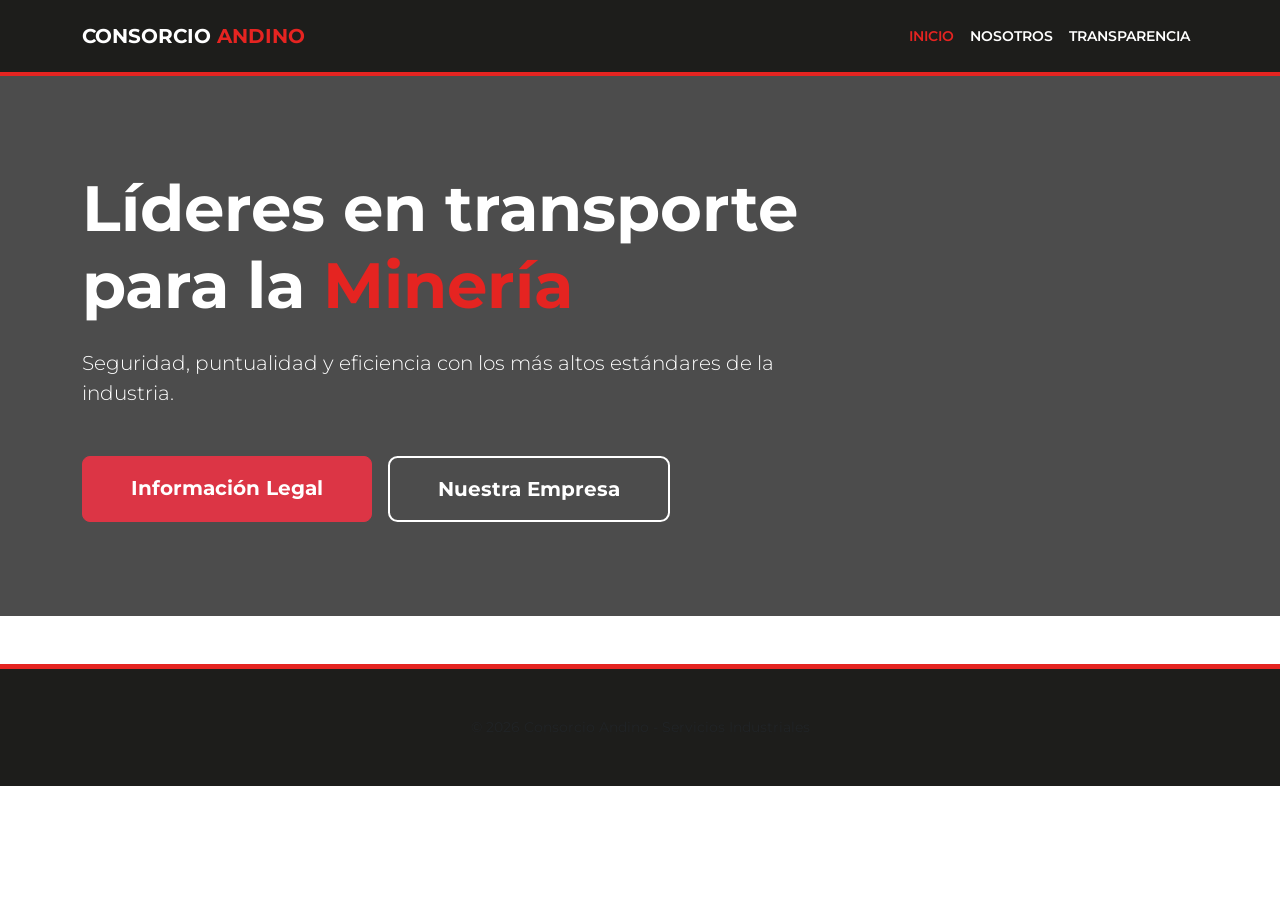
==== index.html @ 5cb1d1fc "1 commit" ====
<!DOCTYPE html>
<html lang="es">
<head>
    <meta charset="UTF-8">
    <meta name="viewport" content="width=device-width, initial-scale=1.0">
    <title>Consorcio Andino | Inicio</title>
    <link href="https://cdn.jsdelivr.net/npm/bootstrap@5.3.3/dist/css/bootstrap.min.css" rel="stylesheet">
    <link href="https://fonts.googleapis.com/css2?family=Montserrat:wght@400;700&display=swap" rel="stylesheet">
    <link rel="stylesheet" href="assets/css/styles.css">
</head>
<body>

    <nav class="navbar navbar-expand-lg navbar-dark sticky-top">
        <div class="container">
            <a class="navbar-brand fw-bold" href="index.html">CONSORCIO <span class="text-danger-ca">ANDINO</span></a>
            <button class="navbar-toggler" type="button" data-bs-toggle="collapse" data-bs-target="#navbarNav">
                <span class="navbar-toggler-icon"></span>
            </button>
            <div class="collapse navbar-collapse" id="navbarNav">
                <ul class="navbar-nav ms-auto">
                    <li class="nav-item"><a class="nav-link active" href="index.html">Inicio</a></li>
                    <li class="nav-item"><a class="nav-link" href="nosotros.html">Nosotros</a></li>
                    <li class="nav-item"><a class="nav-link" href="transparencia.html">Transparencia</a></li>
                </ul>
            </div>
        </div>
    </nav>

    <header class="hero-ca">
        <div class="container">
            <div class="row">
                <div class="col-lg-8">
                    <h1 class="display-3 fw-bold mb-4">Líderes en transporte para la <span class="text-danger-ca">Minería</span></h1>
                    <p class="lead mb-5">Seguridad, puntualidad y eficiencia con los más altos estándares de la industria.</p>
                    <div class="d-grid d-md-flex gap-3">
                        <a href="transparencia.html" class="btn btn-danger btn-lg px-5 py-3 fw-bold">Información Legal</a>
                        <a href="nosotros.html" class="btn btn-lg px-5 py-3 fw-bold btn-empresa-ca">Nuestra Empresa</a>
                    </div>
                </div>
            </div>
        </div>
    </header>

    <footer class="text-center mt-5">
        <div class="container">
            <p class="text-muted mb-0 small">© 2026 Consorcio Andino - Servicios Industriales</p>
        </div>
    </footer>

    <script src="https://cdn.jsdelivr.net/npm/bootstrap@5.3.3/dist/js/bootstrap.bundle.min.js"></script>
</body>
</html>
---- assets/css/styles.css ----
/* VARIABLES MANUAL DE MARCA CONSORCIO ANDINO */
:root {
    --ca-rojo: #e52421;
    --ca-verde: #4aaf4d;
    --ca-negro: #1d1d1b;
    --ca-gris-fondo: #f8f9fa;
}

body {
    font-family: 'Montserrat', sans-serif;
    background-color: white;
    color: var(--ca-negro);
}

/* NAVBAR SÓLIDA */
.navbar {
    background-color: var(--ca-negro) !important;
    border-bottom: 4px solid var(--ca-rojo);
    padding: 1rem 0;
}

.nav-link {
    color: white !important;
    font-weight: 600;
    text-transform: uppercase;
    font-size: 0.85rem;
}

.nav-link:hover, .nav-link.active {
    color: var(--ca-rojo) !important;
}

/* HERO CON FILTRO PARA LECTURA CLARA */
.hero-ca {
    background: linear-gradient(rgba(0, 0, 0, 0.7), rgba(0, 0, 0, 0.7)), 
                url('../img/flota/bus-hero.jpg'); /* Asegúrate de tener la imagen en la carpeta */
    background-size: cover;
    background-position: center;
    min-height: 60vh;
    display: flex;
    align-items: center;
    color: white;
}

.text-danger-ca { color: var(--ca-rojo) !important; }

/* BOTON SECUNDARIO HERO */
.btn-empresa-ca {
    background-color: transparent;
    color: #ffffff;
    border: 2px solid #ffffff;
    border-radius: 0.6rem;
    transition: all 0.25s ease;
}

.btn-empresa-ca:hover,
.btn-empresa-ca:focus {
    background-color: #ffffff;
    color: var(--ca-negro);
    border-color: #ffffff;
    transform: translateY(-2px);
    box-shadow: 0 10px 24px rgba(0, 0, 0, 0.35);
}

/* SECCIONES */
.section-title {
    font-weight: 700;
    text-transform: uppercase;
    margin-bottom: 2rem;
    border-bottom: 4px solid var(--ca-rojo);
    display: inline-block;
    padding-bottom: 5px;
}

/* CARDS DE ENLACES EXTERNOS */
.card-external {
    border: none;
    border-top: 5px solid var(--ca-rojo);
    box-shadow: 0 10px 25px rgba(0,0,0,0.1);
    background-color: var(--ca-gris-fondo);
    transition: 0.3s;
}

.card-external:hover {
    transform: translateY(-5px);
    background-color: white;
}

/* FOOTER */
footer {
    background-color: var(--ca-negro);
    color: white;
    padding: 3rem 0;
    border-top: 5px solid var(--ca-rojo);
}
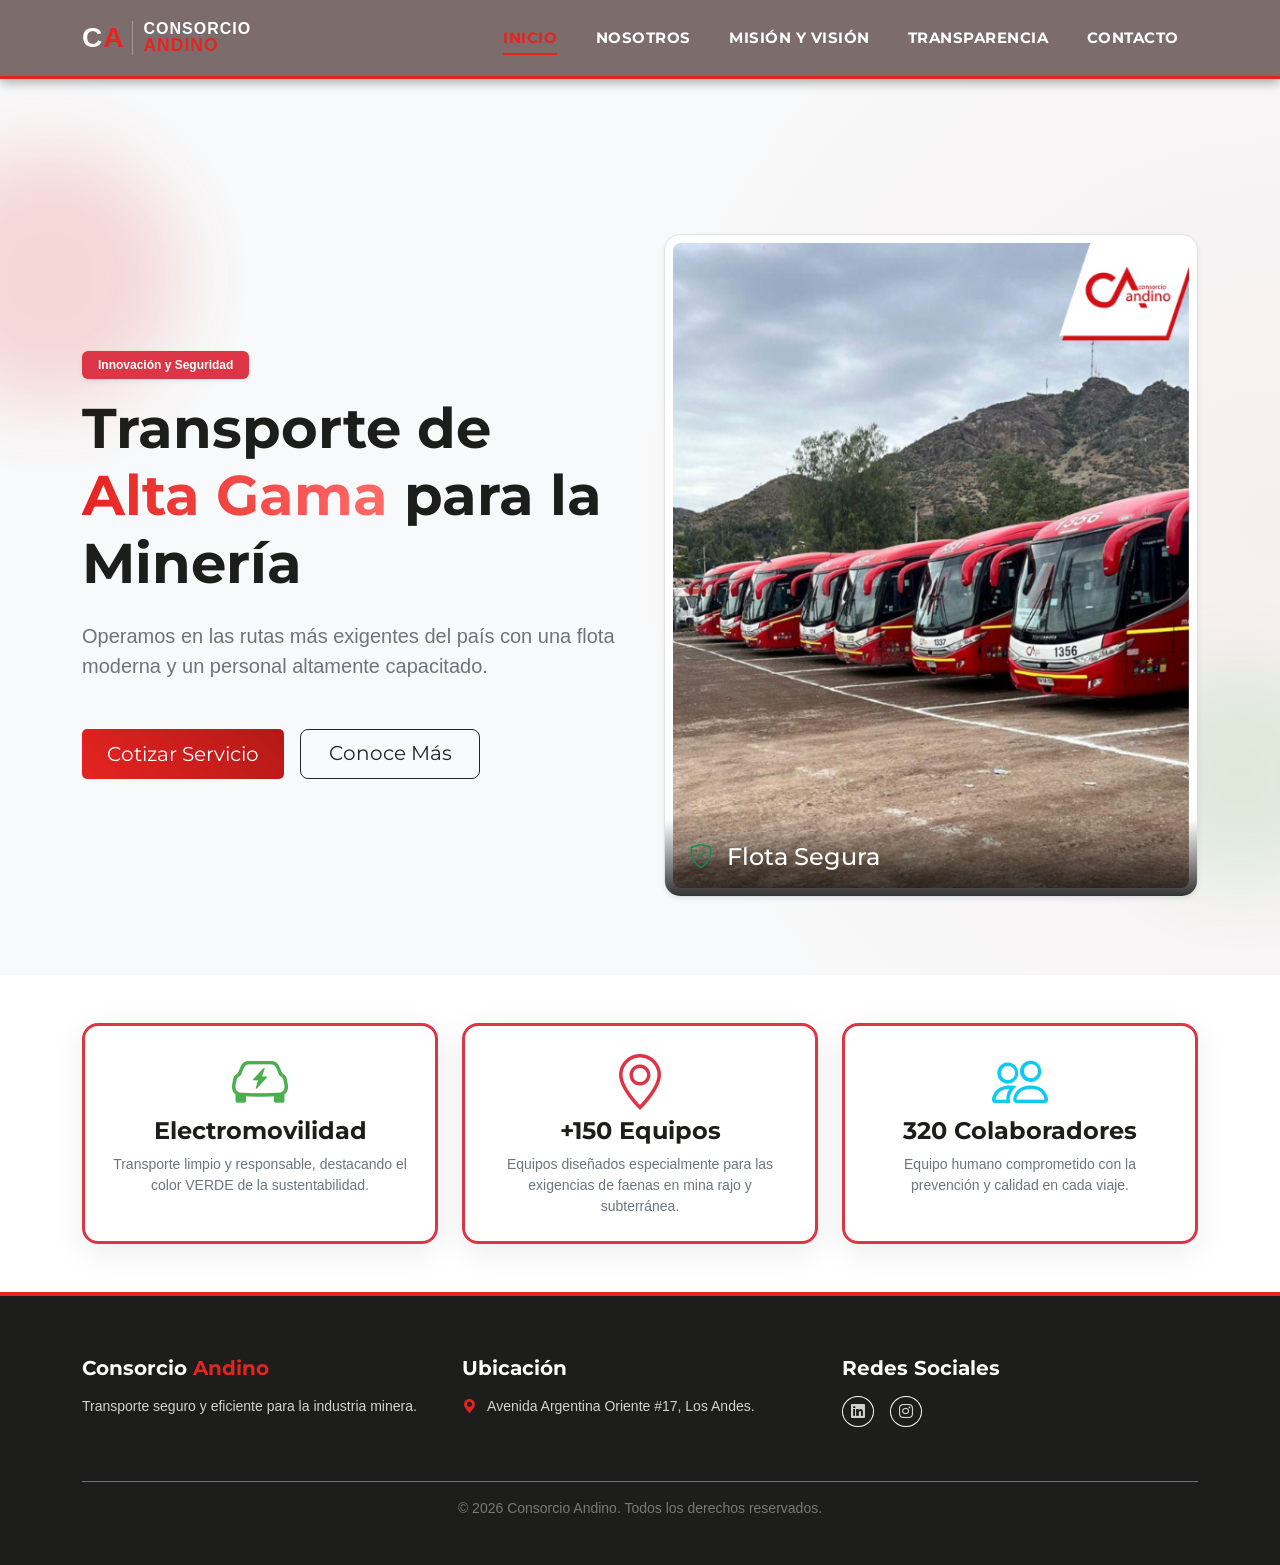
==== commit 5435fe30: "Entregable uno" ====
--- a/index.html
+++ b/index.html
@@ -3,50 +3,83 @@
 <head>
     <meta charset="UTF-8">
     <meta name="viewport" content="width=device-width, initial-scale=1.0">
-    <title>Consorcio Andino | Inicio</title>
-    <link href="https://cdn.jsdelivr.net/npm/bootstrap@5.3.3/dist/css/bootstrap.min.css" rel="stylesheet">
+    <meta name="description" content="Consorcio Andino ofrece transporte minero seguro, puntual y eficiente, con flota moderna y enfoque en electromovilidad para operaciones de alta exigencia en Chile.">
+    <meta property="og:type" content="website">
+    <meta property="og:locale" content="es_CL">
+    <meta property="og:site_name" content="Consorcio Andino">
+    <meta property="og:title" content="Consorcio Andino | Transporte Minero">
+    <meta property="og:description" content="Transporte minero seguro, puntual y eficiente, con flota moderna y enfoque en electromovilidad en Chile.">
+    <meta property="og:url" content="https://consorcioandino.cl/">
+    <meta property="og:image" content="https://consorcioandino.cl/assets/img/bus-hero.PNG">
+    <title>Consorcio Andino | Transporte Minero</title>
     <link href="https://fonts.googleapis.com/css2?family=Montserrat:wght@400;700&display=swap" rel="stylesheet">
+    <link href="https://cdn.jsdelivr.net/npm/bootstrap@5.3.2/dist/css/bootstrap.min.css" rel="stylesheet">
+    <link rel="stylesheet" href="https://cdn.jsdelivr.net/npm/bootstrap-icons@1.11.1/font/bootstrap-icons.css">
+    <link href="https://unpkg.com/aos@2.3.1/dist/aos.css" rel="stylesheet">
     <link rel="stylesheet" href="assets/css/styles.css">
 </head>
 <body>
+    <div id="header-placeholder"></div>
 
-    <nav class="navbar navbar-expand-lg navbar-dark sticky-top">
-        <div class="container">
-            <a class="navbar-brand fw-bold" href="index.html">CONSORCIO <span class="text-danger-ca">ANDINO</span></a>
-            <button class="navbar-toggler" type="button" data-bs-toggle="collapse" data-bs-target="#navbarNav">
-                <span class="navbar-toggler-icon"></span>
-            </button>
-            <div class="collapse navbar-collapse" id="navbarNav">
-                <ul class="navbar-nav ms-auto">
-                    <li class="nav-item"><a class="nav-link active" href="index.html">Inicio</a></li>
-                    <li class="nav-item"><a class="nav-link" href="nosotros.html">Nosotros</a></li>
-                    <li class="nav-item"><a class="nav-link" href="transparencia.html">Transparencia</a></li>
-                </ul>
-            </div>
-        </div>
-    </nav>
-
-    <header class="hero-ca">
-        <div class="container">
-            <div class="row">
-                <div class="col-lg-8">
-                    <h1 class="display-3 fw-bold mb-4">Líderes en transporte para la <span class="text-danger-ca">Minería</span></h1>
-                    <p class="lead mb-5">Seguridad, puntualidad y eficiencia con los más altos estándares de la industria.</p>
-                    <div class="d-grid d-md-flex gap-3">
-                        <a href="transparencia.html" class="btn btn-danger btn-lg px-5 py-3 fw-bold">Información Legal</a>
-                        <a href="nosotros.html" class="btn btn-lg px-5 py-3 fw-bold btn-empresa-ca">Nuestra Empresa</a>
+    <main>
+        <section class="ca-home-hero min-vh-100 d-flex align-items-center position-relative overflow-hidden">
+            <div class="ca-home-hero-overlay position-absolute w-100 h-100"></div>
+            
+            <div class="container position-relative z-1">
+                <div class="row align-items-center g-5">
+                    <div class="col-lg-6" data-aos="fade-right">
+                        <span class="badge bg-danger mb-3 px-3 py-2 shadow-sm">Innovación y Seguridad</span>
+                        <h1 class="ca-home-hero-title display-4 fw-bold mb-4">Transporte de <span class="text-gradient">Alta Gama</span> para la Minería</h1>
+                        <p class="ca-home-hero-lead lead text-secondary mb-5">Operamos en las rutas más exigentes del país con una flota moderna y un personal altamente capacitado.</p>
+                        <div class="ca-home-hero-actions d-flex gap-3">
+                            <a href="contacto.html" class="btn btn-ca-primary btn-lg">Cotizar Servicio</a>
+                            <a href="mision.html" class="btn btn-outline-dark btn-lg">Conoce Más</a>
+                        </div>
+                    </div>
+                    <div class="col-lg-6" data-aos="fade-left" data-aos-delay="200">
+                        <div class="bus-card position-relative rounded-4 p-2 shadow-sm border">
+                            <img src="assets/img/bus-hero.PNG" class="img-fluid rounded-3" alt="Bus Consorcio Andino">
+                            <div class="ca-home-hero-image-caption position-absolute bottom-0 start-0 w-100 p-4">
+                                <h4 class="text-white mb-0"><i class="bi bi-shield-check text-success me-2"></i> Flota Segura</h4>
+                            </div>
+                        </div>
                     </div>
                 </div>
             </div>
-        </div>
-    </header>
+        </section>
 
-    <footer class="text-center mt-5">
-        <div class="container">
-            <p class="text-muted mb-0 small">© 2026 Consorcio Andino - Servicios Industriales</p>
-        </div>
-    </footer>
+        <section class="ca-home-features py-5">
+            <div class="container">
+                <div class="row g-4 text-center">
+                    <div class="col-md-4" data-aos="zoom-in" data-aos-delay="100">
+                        <div class="glass-panel p-4 rounded-4 h-100 border-top border-danger border-3">
+                            <i class="ca-home-feature-icon bi bi-ev-front display-4 mb-3"></i>
+                            <h4 class="ca-home-feature-title fw-bold">Electromovilidad</h4>
+                            <p class="text-secondary small mb-0">Transporte limpio y responsable, destacando el color VERDE de la sustentabilidad.</p>
+                        </div>
+                    </div>
+                    <div class="col-md-4" data-aos="zoom-in" data-aos-delay="200">
+                        <div class="glass-panel p-4 rounded-4 h-100 border-top border-danger border-3">
+                            <i class="bi bi-geo-alt display-4 mb-3 text-danger"></i>
+                            <h4 class="ca-home-feature-title fw-bold">+150 Equipos</h4>
+                            <p class="text-secondary small mb-0">Equipos diseñados especialmente para las exigencias de faenas en mina rajo y subterránea.</p>
+                        </div>
+                    </div>
+                    <div class="col-md-4" data-aos="zoom-in" data-aos-delay="300">
+                        <div class="glass-panel p-4 rounded-4 h-100 border-top border-danger border-3">
+                            <i class="bi bi-people display-4 mb-3 text-info"></i>
+                            <h4 class="ca-home-feature-title fw-bold">320 Colaboradores</h4>
+                            <p class="text-secondary small mb-0">Equipo humano comprometido con la prevención y calidad en cada viaje.</p>
+                        </div>
+                    </div>
+                </div>
+            </div>
+        </section>
+    </main>
 
-    <script src="https://cdn.jsdelivr.net/npm/bootstrap@5.3.3/dist/js/bootstrap.bundle.min.js"></script>
+    <div id="footer-placeholder"></div>
+    <script src="https://cdn.jsdelivr.net/npm/bootstrap@5.3.2/dist/js/bootstrap.bundle.min.js"></script>
+    <script src="https://unpkg.com/aos@2.3.1/dist/aos.js"></script>
+    <script src="assets/js/main.js"></script>
 </body>
 </html>
--- a/assets/css/styles.css
+++ b/assets/css/styles.css
@@ -1,95 +1,538 @@
-/* VARIABLES MANUAL DE MARCA CONSORCIO ANDINO */
+/* Brand Colors & Fonts */
 :root {
-    --ca-rojo: #e52421;
-    --ca-verde: #4aaf4d;
-    --ca-negro: #1d1d1b;
-    --ca-gris-fondo: #f8f9fa;
-}
-
+  --ca-red: #e52421;
+  --ca-green: #4aaf4d;
+  --ca-black: #1d1d1b;
+  --ca-white: #ffffff;
+  --font-primary: "Montserrat", sans-serif;
+  --font-secondary: "Myriad Pro", Arial, sans-serif;
+}
+
+/* Base Styles */
 body {
-    font-family: 'Montserrat', sans-serif;
-    background-color: white;
-    color: var(--ca-negro);
-}
-
-/* NAVBAR SÓLIDA */
+  font-family: var(--font-secondary);
+  background-color: #f8f9fa; /* Fondo general claro y amigable */
+  color: var(--ca-black);
+  overflow-x: hidden;
+  padding-top: 75px; /* Evita que el contenido quede oculto tras la navbar fija */
+}
+
+h1,
+h2,
+h3,
+h4,
+h5,
+h6,
+.nav-link,
+.btn {
+  font-family: var(--font-primary);
+}
+
+/* Light Glassmorphism Components */
+.glass-panel {
+  background: rgba(255, 255, 255, 0.9);
+  backdrop-filter: blur(12px);
+  -webkit-backdrop-filter: blur(12px);
+  border: 1px solid rgba(0, 0, 0, 0.05);
+  box-shadow: 0 8px 32px 0 rgba(0, 0, 0, 0.08);
+  transition: transform 0.25s ease, box-shadow 0.25s ease, border-color 0.25s ease;
+}
+
+/* Text & Utilities */
+.text-gradient {
+  background: linear-gradient(90deg, var(--ca-red), #ff6b68);
+  background-clip: text;
+  -webkit-background-clip: text;
+  -webkit-text-fill-color: transparent;
+}
+
+.bg-tech-gradient {
+  background: linear-gradient(135deg, #f8f9fa 0%, #eef2f6 100%);
+}
+
+/* Dynamic Hover Effects */
+.bus-card {
+  transition: all 0.4s cubic-bezier(0.175, 0.885, 0.32, 1.275);
+  overflow: hidden;
+  border-radius: 10px;
+  background-color: var(--ca-white);
+}
+
+.bus-card img {
+  transition: transform 0.6s ease;
+}
+
+.bus-card:hover {
+  transform: translateY(-10px);
+  box-shadow: 0 15px 30px rgba(229, 36, 33, 0.15);
+  border-color: var(--ca-red);
+}
+
+.bus-card:hover img {
+  transform: scale(1.08);
+  filter: brightness(1.1);
+}
+
+/* Custom Buttons */
+.btn-ca-primary {
+  background: linear-gradient(45deg, var(--ca-red), #b31917);
+  color: var(--ca-white);
+  border: none;
+  padding: 10px 25px;
+  border-radius: 5px;
+  position: relative;
+  overflow: hidden;
+  transition: 0.3s;
+}
+
+.btn-ca-primary:hover {
+  box-shadow: 0 0 15px rgba(229, 36, 33, 0.5);
+  color: var(--ca-white);
+  transform: scale(1.02);
+}
+
+.btn-ca-primary::after {
+  content: "";
+  position: absolute;
+  top: 0;
+  left: -130%;
+  width: 50%;
+  height: 100%;
+  background: linear-gradient(120deg, transparent, rgba(255, 255, 255, 0.35), transparent);
+  transition: left 0.45s ease;
+}
+
+.btn-ca-primary:hover::after {
+  left: 130%;
+}
+
+/* Shared section system */
+.ca-section-head {
+  max-width: 760px;
+  margin-left: auto;
+  margin-right: auto;
+}
+
+.ca-section-title {
+  letter-spacing: 0.2px;
+  line-height: 1.2;
+}
+
+.ca-section-subtitle {
+  max-width: 680px;
+  margin-left: auto;
+  margin-right: auto;
+}
+
+/* Home */
+.ca-home-hero {
+  padding-top: 80px;
+  isolation: isolate;
+}
+
+.ca-home-hero::before,
+.ca-home-hero::after {
+  content: "";
+  position: absolute;
+  border-radius: 50%;
+  filter: blur(40px);
+  opacity: 0.45;
+  z-index: 0;
+}
+
+.ca-home-hero::before {
+  width: 260px;
+  height: 260px;
+  background: rgba(229, 36, 33, 0.35);
+  top: 8%;
+  left: -80px;
+}
+
+.ca-home-hero::after {
+  width: 220px;
+  height: 220px;
+  background: rgba(74, 175, 77, 0.32);
+  bottom: 10%;
+  right: -70px;
+}
+
+.ca-home-hero-overlay {
+  background: radial-gradient(circle at right, rgba(229, 36, 33, 0.05) 0%, transparent 50%);
+  top: 0;
+  left: 0;
+}
+
+.ca-home-hero-title,
+.ca-home-feature-title {
+  color: var(--ca-black);
+}
+
+.ca-home-hero-lead {
+  max-width: 560px;
+}
+
+.ca-home-hero-actions .btn {
+  min-width: 180px;
+}
+
+.ca-home-hero-image-caption {
+  background: linear-gradient(to top, rgba(0, 0, 0, 0.8), transparent);
+}
+
+.ca-home-features {
+  background-color: var(--ca-white);
+}
+
+.ca-home-feature-icon {
+  color: var(--ca-green);
+}
+
+@media (max-width: 991.98px) {
+  .ca-home-hero-actions {
+    flex-direction: column;
+    align-items: stretch;
+  }
+
+  .ca-home-hero-actions .btn {
+    width: 100%;
+  }
+}
+
+@media (max-width: 991.98px) {
+  body {
+    padding-top: 70px;
+  }
+
+  .navbar-custom {
+    padding: 10px 0;
+  }
+
+  .ca-brand-logo {
+    font-size: 1.65rem !important;
+  }
+
+  .ca-brand-text-block .fs-6 {
+    font-size: 0.82rem !important;
+  }
+
+  .ca-section-title {
+    font-size: clamp(1.75rem, 5.8vw, 2.25rem) !important;
+  }
+
+  .ca-section-subtitle,
+  .lead {
+    font-size: 1rem !important;
+  }
+
+  .ca-home-hero {
+    min-height: auto !important;
+    padding-top: 95px;
+    padding-bottom: 48px;
+  }
+
+  .ca-home-hero-lead {
+    margin-bottom: 1.75rem !important;
+  }
+
+  .ca-home-features,
+  .ca-testimonials-section,
+  .ca-transparency-hero {
+    padding-top: 3rem !important;
+    padding-bottom: 3rem !important;
+  }
+
+  .glass-panel {
+    padding: 1.25rem !important;
+    border-radius: 1rem !important;
+  }
+
+  .ca-contact-map-card {
+    min-height: 180px;
+  }
+}
+
+@media (max-width: 575.98px) {
+  body {
+    padding-top: 66px;
+  }
+
+  .ca-brand-logo {
+    font-size: 1.45rem !important;
+  }
+
+  .ca-brand-subtitle {
+    font-size: 0.72rem !important;
+  }
+
+  .container {
+    padding-left: 1rem;
+    padding-right: 1rem;
+  }
+
+  .ca-home-hero {
+    padding-top: 88px;
+    padding-bottom: 40px;
+  }
+
+  .ca-home-hero-title {
+    font-size: clamp(1.9rem, 8vw, 2.3rem) !important;
+    margin-bottom: 1rem !important;
+  }
+
+  .ca-home-hero::before,
+  .ca-home-hero::after {
+    display: none;
+  }
+
+  .ca-home-hero-image-caption {
+    padding: 0.9rem !important;
+  }
+
+  .ca-testimonial-photo-placeholder {
+    min-height: 145px;
+  }
+
+  .btn-ca-primary,
+  .btn-outline-dark {
+    width: 100%;
+    justify-content: center;
+  }
+}
+
+/* Contact */
+.ca-contact-title {
+  color: var(--ca-black);
+}
+
+.ca-contact-map-card {
+  min-height: 200px;
+  background-color: #e9ecef;
+}
+
+/* Mission */
+.ca-mission-title {
+  color: var(--ca-black);
+}
+
+.ca-mission-icon-wrap-red {
+  background: rgba(229, 36, 33, 0.1);
+}
+
+.ca-mission-icon-wrap-green {
+  background: rgba(74, 175, 77, 0.1);
+}
+
+.ca-mission-icon-green {
+  color: var(--ca-green);
+}
+
+/* Transparency */
+.ca-transparency-hero {
+  background: linear-gradient(135deg, #f8f9fa 0%, #eef2f6 100%);
+}
+
+.ca-legal-card h3 {
+  color: var(--ca-black);
+}
+
+.ca-legal-list {
+  padding-left: 1.1rem;
+}
+
+.ca-legal-list li {
+  margin-bottom: 0.5rem;
+}
+
+/* About / Testimonials */
+.ca-testimonials-section {
+  background-color: var(--ca-white);
+}
+
+.ca-testimonial-card {
+  border: 2px solid rgba(125, 108, 108, 0.35);
+  transition: transform 0.35s ease, box-shadow 0.35s ease, border-color 0.35s ease, background 0.35s ease;
+}
+
+.ca-testimonial-card:hover {
+  transform: translateY(-10px) scale(1.01);
+  border-color: rgba(229, 36, 33, 0.35);
+  box-shadow: 0 16px 32px rgba(229, 36, 33, 0.16), 0 0 0 2px rgba(74, 175, 77, 0.22);
+  background: linear-gradient(135deg, rgba(229, 36, 33, 0.06) 0%, rgba(74, 175, 77, 0.08) 100%);
+}
+
+.ca-testimonial-card:hover .ca-testimonial-photo-placeholder {
+  border-color: rgba(229, 36, 33, 0.45);
+  box-shadow: inset 0 0 0 1px rgba(74, 175, 77, 0.3);
+}
+
+.ca-testimonial-photo-placeholder {
+  min-height: 170px;
+  border: 2px dashed rgba(0, 0, 0, 0.15);
+  background: linear-gradient(135deg, #f3f5f7 0%, #e9edf1 100%);
+  text-align: center;
+  padding: 0.75rem;
+}
+
+/* Navigation */
 .navbar {
-    background-color: var(--ca-negro) !important;
-    border-bottom: 4px solid var(--ca-rojo);
-    padding: 1rem 0;
+  background-color: var(--ca-white) !important;
+  border-bottom: 3px solid var(--ca-red);
+}
+
+.navbar-brand {
+  font-weight: 700;
+  letter-spacing: 1px;
 }
 
 .nav-link {
-    color: white !important;
-    font-weight: 600;
+  position: relative;
+  text-transform: uppercase;
+  font-size: 0.9rem;
+  letter-spacing: 0.5px;
+  color: var(--ca-black) !important;
+  font-weight: 600;
+  transition: color 0.3s ease;
+}
+
+.nav-link::after {
+  content: "";
+  position: absolute;
+  left: 50%;
+  bottom: 2px;
+  width: 0;
+  height: 2px;
+  background-color: var(--ca-red);
+  transform: translateX(-50%);
+  transition: width 0.25s ease;
+}
+
+/* Navbar Fija y Personalizada */
+.navbar-custom {
+    /* Fondo gris sólido para la barra de navegación */
+    background-color: #7d6c6c !important; 
+    
+    border-bottom: 3px solid #e52421;
+    padding: 12px 0;
+    
+    /* Esto asegura que la barra siempre esté por encima de cualquier otro elemento */
+    z-index: 1030; 
+    box-shadow: 0 4px 10px rgba(0, 0, 0, 0.3);
+}
+
+.ca-brand-logo {
+  color: var(--ca-white);
+}
+
+.ca-brand-accent {
+  color: var(--ca-red);
+}
+
+.ca-brand-text-block {
+  line-height: 1;
+  border-left: 1px solid rgba(255, 255, 255, 0.3);
+  padding-left: 10px;
+}
+
+.ca-brand-subtitle {
+  letter-spacing: 1px;
+}
+
+.ca-brand-toggler-icon {
+  filter: invert(1);
+}
+
+/* Fuente en Negrita y Color Blanco para los enlaces */
+.navbar-custom .nav-link {
+    color: #ffffff !important;
+    font-weight: 700 !important;        /* Fuente Negrita (Bold) */
     text-transform: uppercase;
-    font-size: 0.85rem;
-}
-
-.nav-link:hover, .nav-link.active {
-    color: var(--ca-rojo) !important;
-}
-
-/* HERO CON FILTRO PARA LECTURA CLARA */
-.hero-ca {
-    background: linear-gradient(rgba(0, 0, 0, 0.7), rgba(0, 0, 0, 0.7)), 
-                url('../img/flota/bus-hero.jpg'); /* Asegúrate de tener la imagen en la carpeta */
-    background-size: cover;
-    background-position: center;
-    min-height: 60vh;
-    display: flex;
-    align-items: center;
-    color: white;
-}
-
-.text-danger-ca { color: var(--ca-rojo) !important; }
-
-/* BOTON SECUNDARIO HERO */
-.btn-empresa-ca {
-    background-color: transparent;
-    color: #ffffff;
-    border: 2px solid #ffffff;
-    border-radius: 0.6rem;
-    transition: all 0.25s ease;
-}
-
-.btn-empresa-ca:hover,
-.btn-empresa-ca:focus {
-    background-color: #ffffff;
-    color: var(--ca-negro);
-    border-color: #ffffff;
-    transform: translateY(-2px);
-    box-shadow: 0 10px 24px rgba(0, 0, 0, 0.35);
-}
-
-/* SECCIONES */
-.section-title {
+    font-size: 0.95rem;
+    letter-spacing: 0.5px;
+    padding: 0.5rem 1.2rem !important;
+}
+
+/* Efecto Hover para que sepa dónde está el mouse */
+.navbar-custom .nav-link:hover {
+    color: #e52421 !important;          /* Cambio a Rojo al pasar el mouse */
+}
+
+.navbar-custom .nav-link:hover::after {
+  width: calc(100% - 2.4rem);
+}
+
+.navbar-custom .nav-link.ca-nav-active {
+  color: #e52421 !important;
+}
+
+.navbar-custom .nav-link.ca-nav-active::after {
+  width: calc(100% - 2.4rem);
+}
+
+.nav-link:hover {
+  color: var(--ca-red) !important;
+}
+
+.glass-panel:hover {
+  transform: translateY(-4px);
+  border-color: rgba(229, 36, 33, 0.16);
+  box-shadow: 0 12px 28px rgba(0, 0, 0, 0.12);
+}
+
+/* Keep stronger hover for testimonial cards */
+.ca-testimonial-card:hover {
+  transform: translateY(-10px) scale(1.01);
+}
+
+/* Footer Override */
+.footer-dark {
+    background-color: #1d1d1b !important; /* El Negro de Consorcio Andino */
+    color: #ffffff !important;           /* Fuerza el texto a blanco para que resalte */
+    padding: 60px 0 30px 0;
+    border-top: 4px solid #e52421;       /* Línea roja decorativa superior */
+}
+
+.footer-dark a, 
+.footer-dark p, 
+.footer-dark li {
+    color: rgba(255, 255, 255, 0.8) !important; 
+    text-decoration: none;
+}
+
+.footer-dark h5 {
+    color: #ffffff !important;
     font-weight: 700;
-    text-transform: uppercase;
-    margin-bottom: 2rem;
-    border-bottom: 4px solid var(--ca-rojo);
-    display: inline-block;
-    padding-bottom: 5px;
-}
-
-/* CARDS DE ENLACES EXTERNOS */
-.card-external {
-    border: none;
-    border-top: 5px solid var(--ca-rojo);
-    box-shadow: 0 10px 25px rgba(0,0,0,0.1);
-    background-color: var(--ca-gris-fondo);
-    transition: 0.3s;
-}
-
-.card-external:hover {
-    transform: translateY(-5px);
-    background-color: white;
-}
-
-/* FOOTER */
-footer {
-    background-color: var(--ca-negro);
-    color: white;
-    padding: 3rem 0;
-    border-top: 5px solid var(--ca-rojo);
+}
+
+.ca-footer-accent {
+  color: var(--ca-red);
+}
+
+.footer-dark .btn-outline-light {
+  transition: transform 0.25s ease, box-shadow 0.25s ease, background-color 0.25s ease, border-color 0.25s ease;
+}
+
+.footer-dark .btn-outline-light:hover {
+  transform: translateY(-3px);
+  border-color: var(--ca-red);
+  background-color: rgba(229, 36, 33, 0.16);
+  box-shadow: 0 8px 16px rgba(0, 0, 0, 0.25);
+}
+
+a:focus-visible,
+button:focus-visible,
+input:focus-visible,
+textarea:focus-visible {
+  outline: 3px solid rgba(229, 36, 33, 0.45);
+  outline-offset: 2px;
+  border-radius: 0.35rem;
+}
+
+@media (prefers-reduced-motion: reduce) {
+  *,
+  *::before,
+  *::after {
+    animation: none !important;
+    transition: none !important;
+    scroll-behavior: auto !important;
+  }
 }
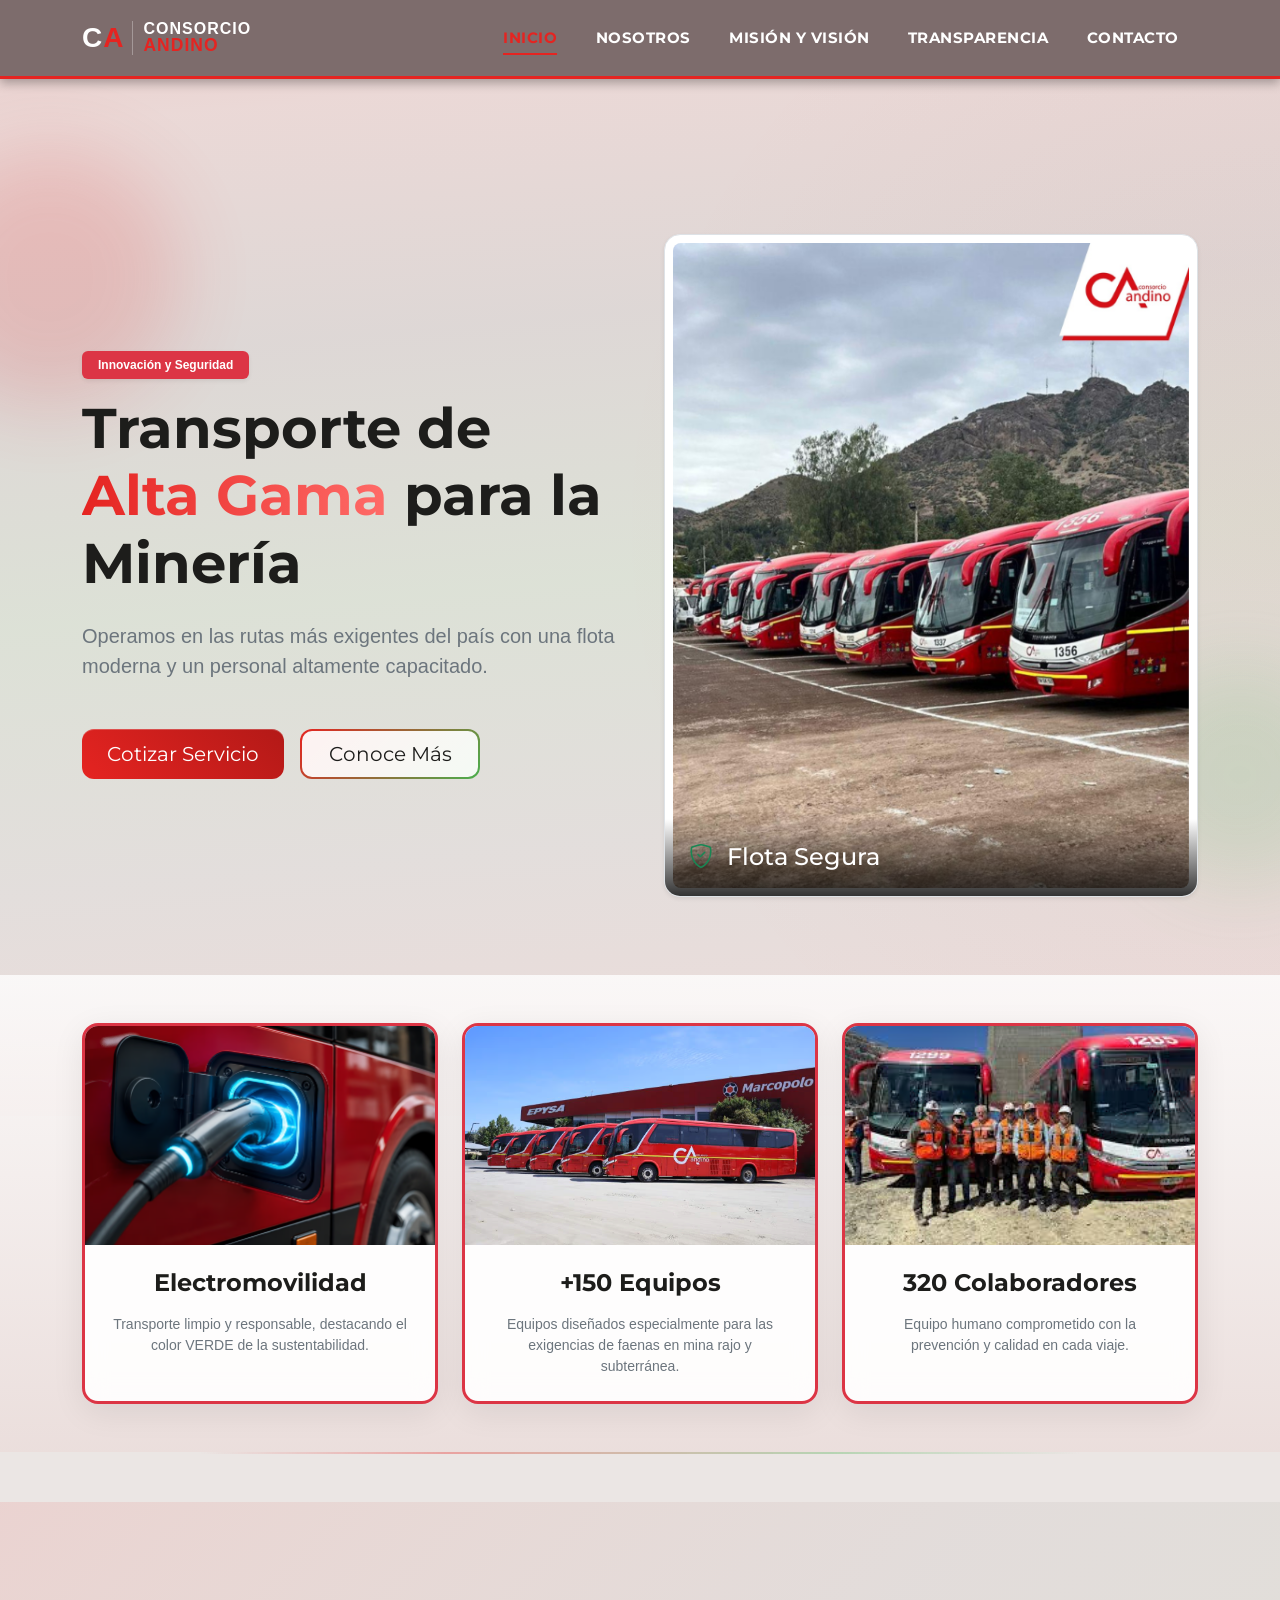
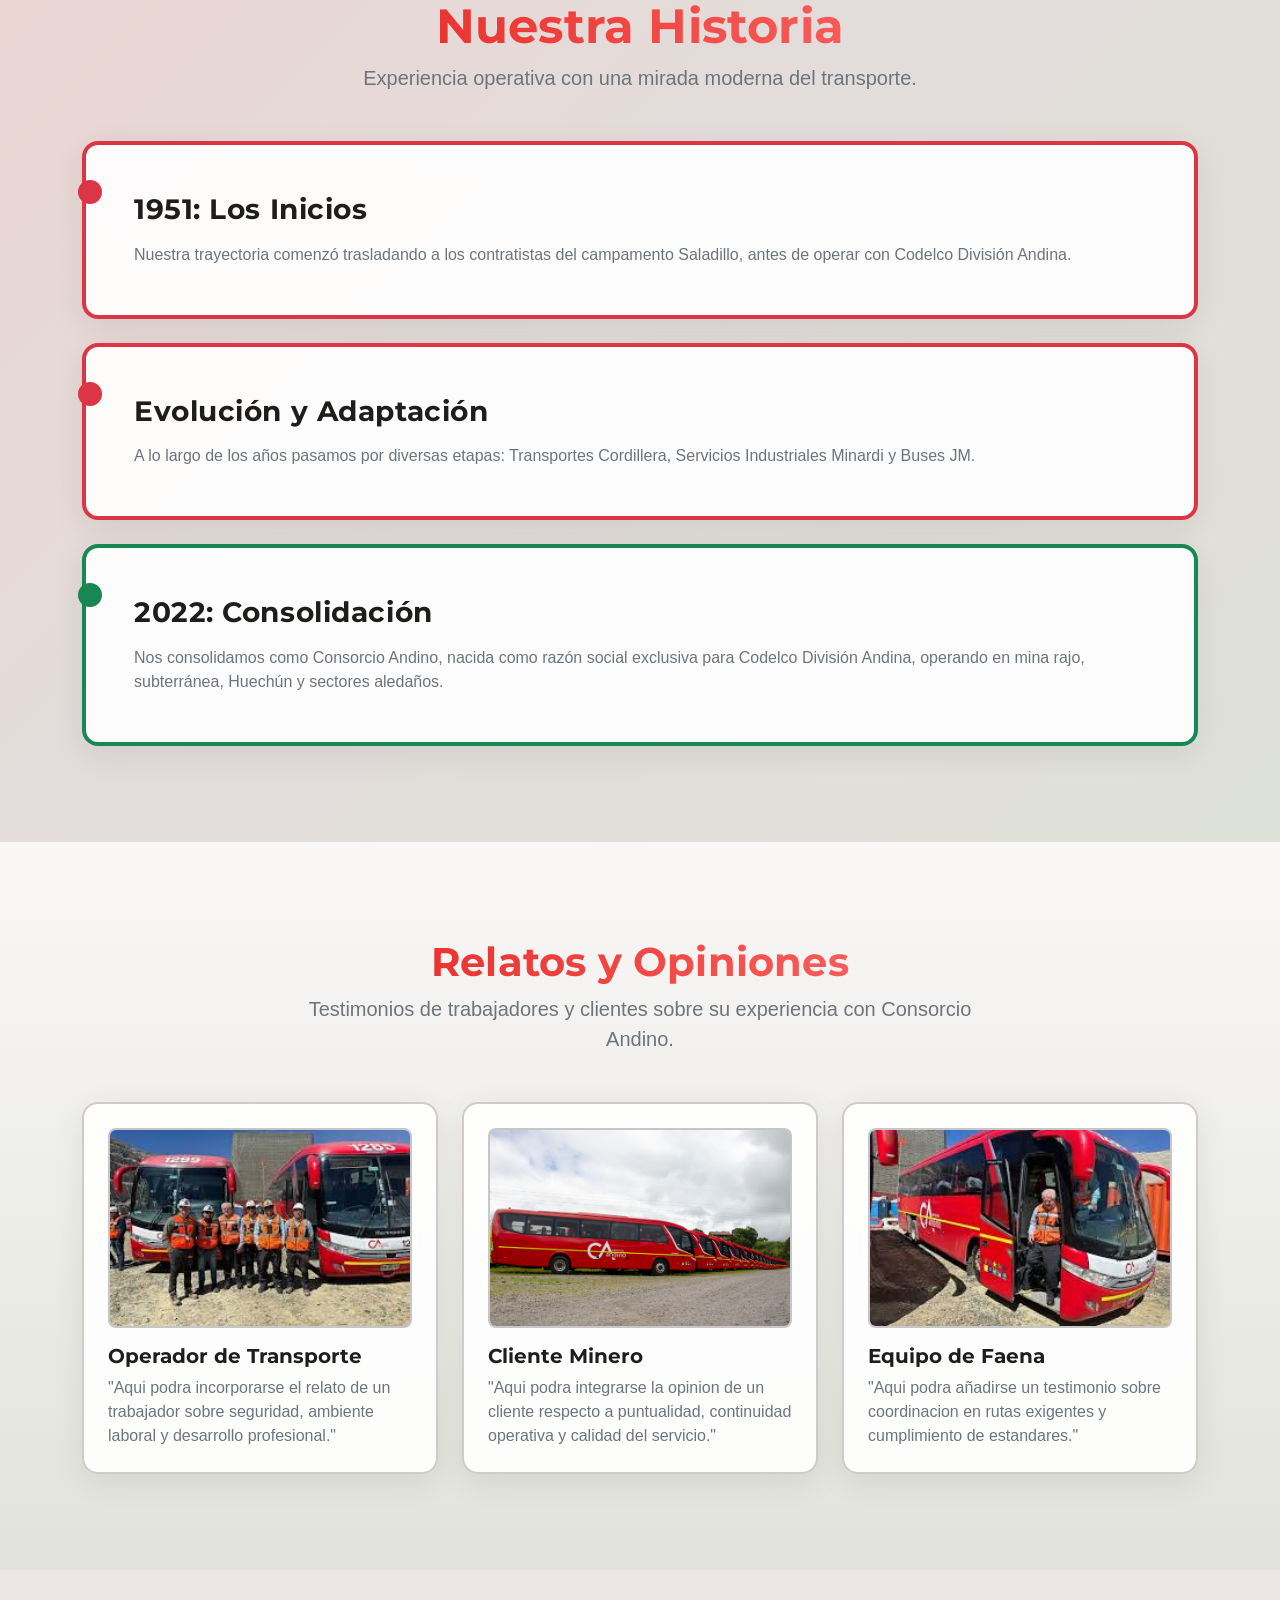
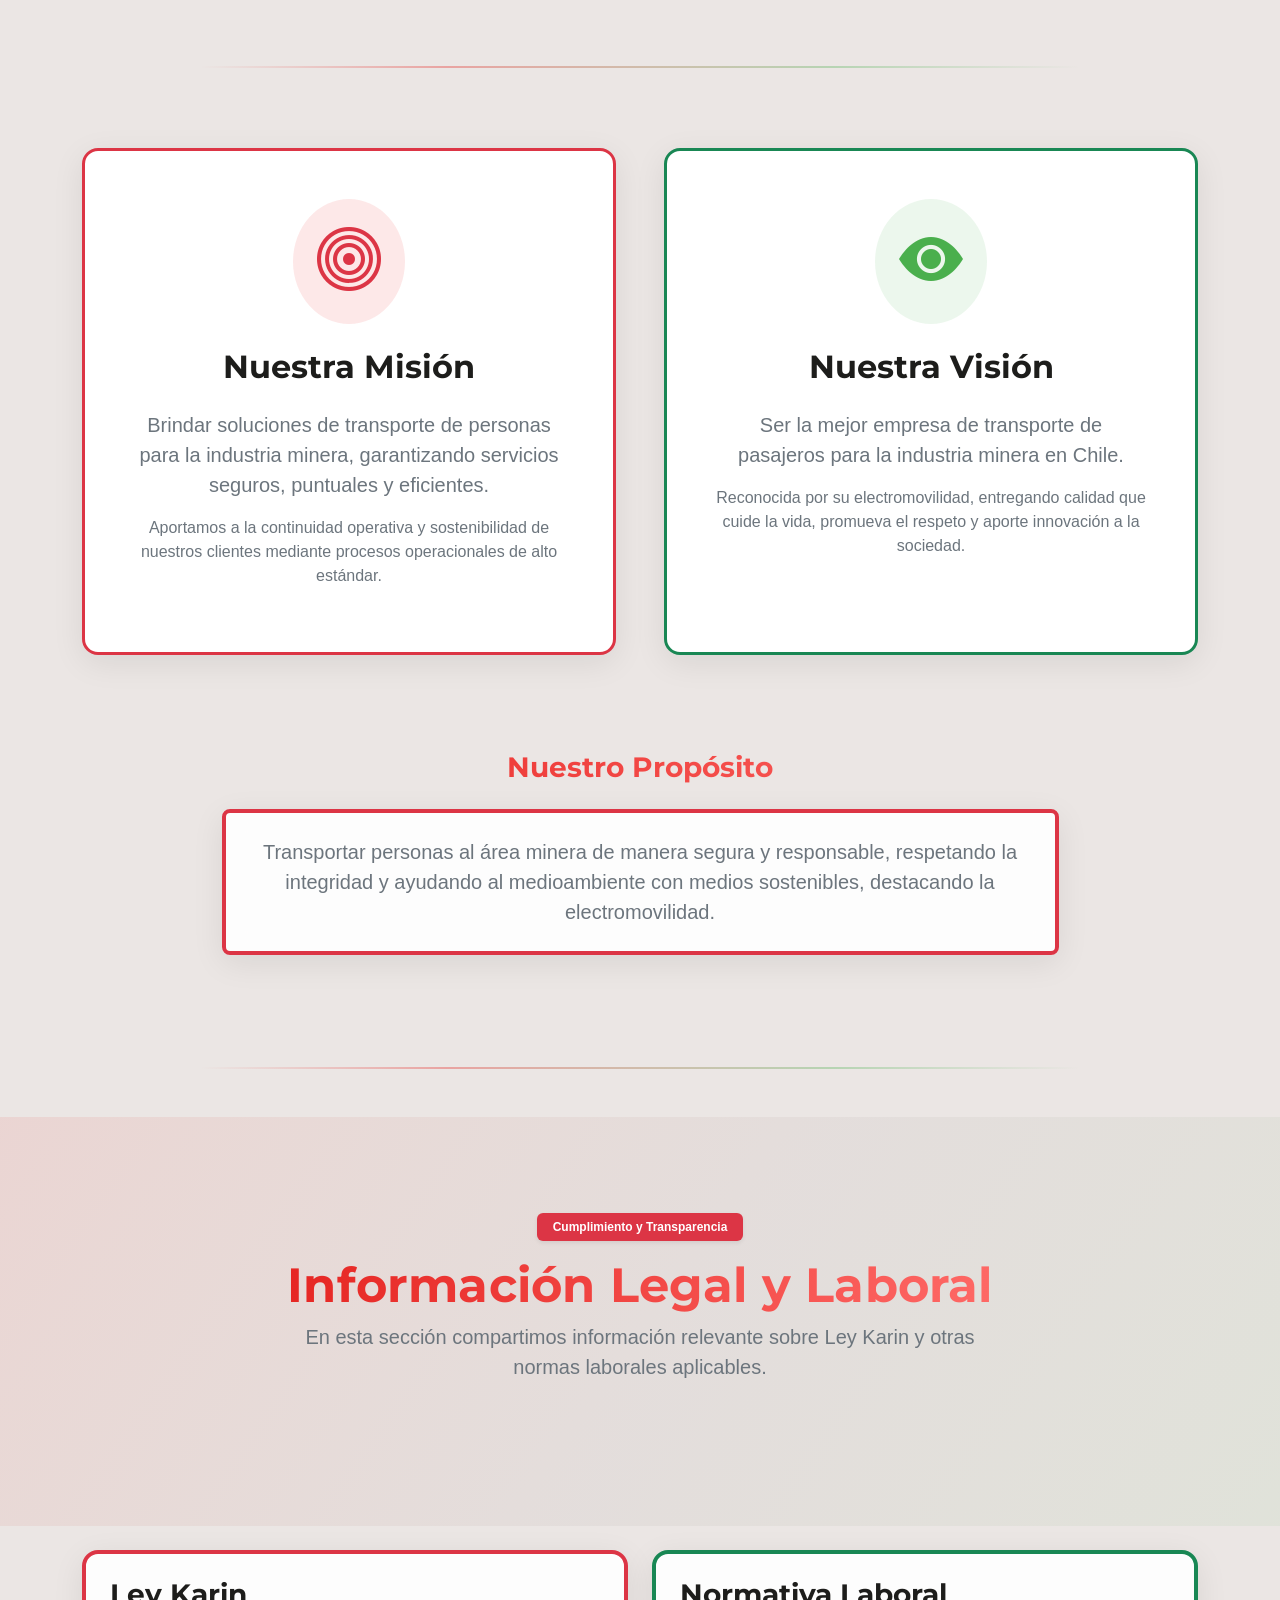
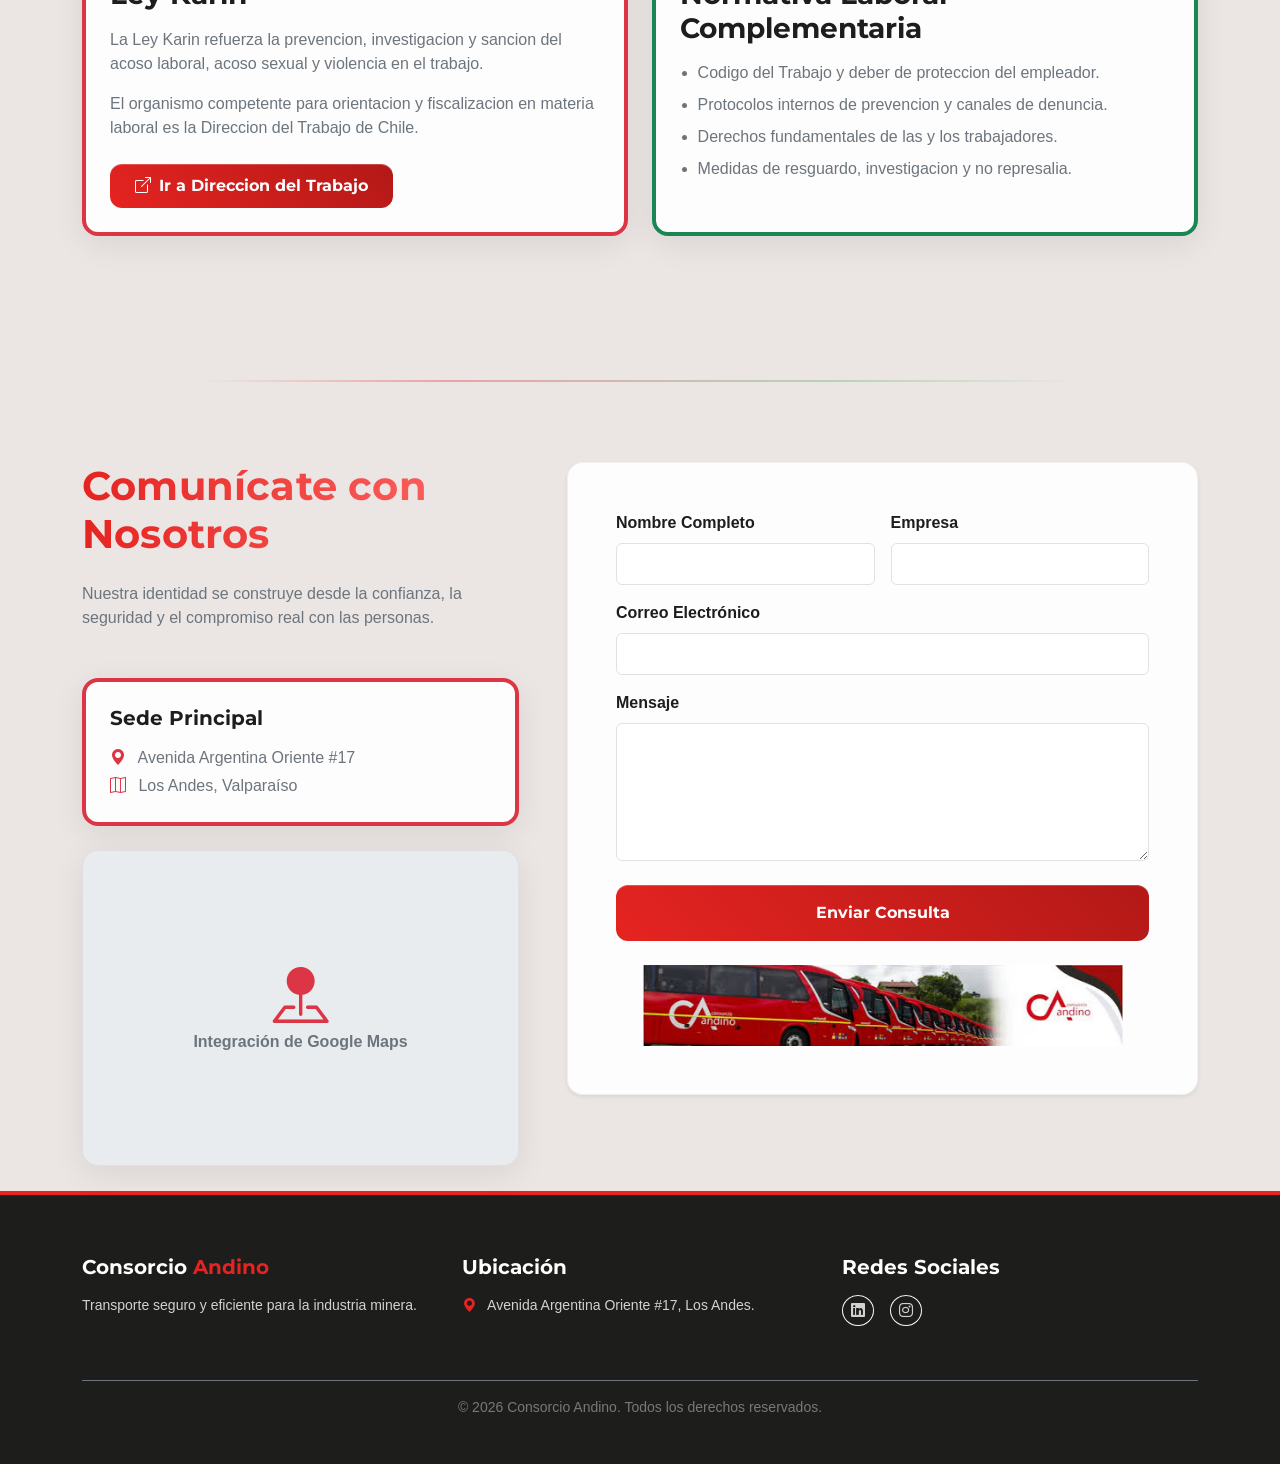
==== commit 2770ced1: "Cambio a onepage dinamico" ====
--- a/index.html
+++ b/index.html
@@ -22,54 +22,306 @@
     <div id="header-placeholder"></div>
 
     <main>
-        <section class="ca-home-hero min-vh-100 d-flex align-items-center position-relative overflow-hidden">
-            <div class="ca-home-hero-overlay position-absolute w-100 h-100"></div>
-            
-            <div class="container position-relative z-1">
-                <div class="row align-items-center g-5">
-                    <div class="col-lg-6" data-aos="fade-right">
-                        <span class="badge bg-danger mb-3 px-3 py-2 shadow-sm">Innovación y Seguridad</span>
-                        <h1 class="ca-home-hero-title display-4 fw-bold mb-4">Transporte de <span class="text-gradient">Alta Gama</span> para la Minería</h1>
-                        <p class="ca-home-hero-lead lead text-secondary mb-5">Operamos en las rutas más exigentes del país con una flota moderna y un personal altamente capacitado.</p>
-                        <div class="ca-home-hero-actions d-flex gap-3">
-                            <a href="contacto.html" class="btn btn-ca-primary btn-lg">Cotizar Servicio</a>
-                            <a href="mision.html" class="btn btn-outline-dark btn-lg">Conoce Más</a>
-                        </div>
-                    </div>
-                    <div class="col-lg-6" data-aos="fade-left" data-aos-delay="200">
-                        <div class="bus-card position-relative rounded-4 p-2 shadow-sm border">
-                            <img src="assets/img/bus-hero.PNG" class="img-fluid rounded-3" alt="Bus Consorcio Andino">
-                            <div class="ca-home-hero-image-caption position-absolute bottom-0 start-0 w-100 p-4">
-                                <h4 class="text-white mb-0"><i class="bi bi-shield-check text-success me-2"></i> Flota Segura</h4>
-                            </div>
-                        </div>
-                    </div>
-                </div>
-            </div>
-        </section>
-
-        <section class="ca-home-features py-5">
-            <div class="container">
-                <div class="row g-4 text-center">
-                    <div class="col-md-4" data-aos="zoom-in" data-aos-delay="100">
-                        <div class="glass-panel p-4 rounded-4 h-100 border-top border-danger border-3">
-                            <i class="ca-home-feature-icon bi bi-ev-front display-4 mb-3"></i>
-                            <h4 class="ca-home-feature-title fw-bold">Electromovilidad</h4>
-                            <p class="text-secondary small mb-0">Transporte limpio y responsable, destacando el color VERDE de la sustentabilidad.</p>
-                        </div>
-                    </div>
-                    <div class="col-md-4" data-aos="zoom-in" data-aos-delay="200">
-                        <div class="glass-panel p-4 rounded-4 h-100 border-top border-danger border-3">
-                            <i class="bi bi-geo-alt display-4 mb-3 text-danger"></i>
-                            <h4 class="ca-home-feature-title fw-bold">+150 Equipos</h4>
-                            <p class="text-secondary small mb-0">Equipos diseñados especialmente para las exigencias de faenas en mina rajo y subterránea.</p>
-                        </div>
-                    </div>
-                    <div class="col-md-4" data-aos="zoom-in" data-aos-delay="300">
-                        <div class="glass-panel p-4 rounded-4 h-100 border-top border-danger border-3">
-                            <i class="bi bi-people display-4 mb-3 text-info"></i>
-                            <h4 class="ca-home-feature-title fw-bold">320 Colaboradores</h4>
-                            <p class="text-secondary small mb-0">Equipo humano comprometido con la prevención y calidad en cada viaje.</p>
+        <section id="inicio">
+            <div class="ca-home-hero min-vh-100 d-flex align-items-center position-relative overflow-hidden">
+                <div class="ca-home-hero-overlay position-absolute w-100 h-100"></div>
+
+                <div class="container position-relative z-1">
+                    <div class="row align-items-center g-5">
+                        <div class="col-lg-6">
+                            <span class="badge bg-danger mb-3 px-3 py-2 shadow-sm">Innovación y Seguridad</span>
+                            <h1 class="ca-home-hero-title display-4 fw-bold mb-4">Transporte de <span class="text-gradient">Alta Gama</span> para la Minería</h1>
+                            <p class="ca-home-hero-lead lead text-secondary mb-5">Operamos en las rutas más exigentes del país con una flota moderna y un personal altamente capacitado.</p>
+                            <div class="ca-home-hero-actions d-flex gap-3">
+                                <a href="#contacto" class="btn btn-ca-primary btn-lg">Cotizar Servicio</a>
+                                <a href="#mision" class="btn btn-outline-dark btn-lg">Conoce Más</a>
+                            </div>
+                        </div>
+                        <div class="col-lg-6" data-aos="fade-left" data-aos-delay="160" data-aos-duration="950">
+                            <div class="bus-card position-relative rounded-4 p-2 shadow-sm border">
+                                <img src="assets/img/bus-hero.PNG" class="img-fluid rounded-3" alt="Bus Consorcio Andino">
+                                <div class="ca-home-hero-image-caption position-absolute bottom-0 start-0 w-100 p-4">
+                                    <h4 class="text-white mb-0"><i class="bi bi-shield-check text-success me-2"></i> Flota Segura</h4>
+                                </div>
+                            </div>
+                        </div>
+                    </div>
+                </div>
+            </div>
+
+            <section class="ca-home-features py-5">
+                <div class="container">
+                    <div class="row g-4 text-center">
+                        <div class="col-md-4" data-aos="fade-up" data-aos-delay="0">
+                            <div class="glass-panel rounded-4 h-100 border-top border-danger border-3 overflow-hidden d-flex flex-column text-center">
+                                <div class="ca-home-feature-thumb">
+                                    <img src="assets/img/electromovilidadca.avif" width="480" height="300" alt="Electromovilidad y buses de cero emisiones" loading="lazy" decoding="async">
+                                </div>
+                                <div class="p-4 flex-grow-1 d-flex flex-column">
+                                    <h4 class="ca-home-feature-title fw-bold">Electromovilidad</h4>
+                                    <p class="text-secondary small mb-0 mt-2">Transporte limpio y responsable, destacando el color VERDE de la sustentabilidad.</p>
+                                </div>
+                            </div>
+                        </div>
+                        <div class="col-md-4" data-aos="fade-up" data-aos-delay="90">
+                            <div class="glass-panel rounded-4 h-100 border-top border-danger border-3 overflow-hidden d-flex flex-column text-center">
+                                <div class="ca-home-feature-thumb">
+                                    <img src="assets/img/imgca4.avif" width="480" height="300" alt="Flota y equipos para faenas mineras" loading="lazy" decoding="async">
+                                </div>
+                                <div class="p-4 flex-grow-1 d-flex flex-column">
+                                    <h4 class="ca-home-feature-title fw-bold">+150 Equipos</h4>
+                                    <p class="text-secondary small mb-0 mt-2">Equipos diseñados especialmente para las exigencias de faenas en mina rajo y subterránea.</p>
+                                </div>
+                            </div>
+                        </div>
+                        <div class="col-md-4" data-aos="fade-up" data-aos-delay="180">
+                            <div class="glass-panel rounded-4 h-100 border-top border-danger border-3 overflow-hidden d-flex flex-column text-center">
+                                <div class="ca-home-feature-thumb">
+                                    <img src="assets/img/imgca3.avif" width="480" height="300" alt="Colaboradores de Consorcio Andino" loading="lazy" decoding="async">
+                                </div>
+                                <div class="p-4 flex-grow-1 d-flex flex-column">
+                                    <h4 class="ca-home-feature-title fw-bold">320 Colaboradores</h4>
+                                    <p class="text-secondary small mb-0 mt-2">Equipo humano comprometido con la prevención y calidad en cada viaje.</p>
+                                </div>
+                            </div>
+                        </div>
+                    </div>
+                </div>
+            </section>
+        </section>
+
+        <section id="nosotros">
+            <div class="py-5 mt-5 bg-tech-gradient">
+                <div class="container py-5">
+                    <div class="ca-section-head text-center mb-5" data-aos="fade-down" data-aos-duration="1000">
+                        <h2 class="ca-section-title display-5 fw-bold text-gradient">Nuestra Historia</h2>
+                        <p class="ca-section-subtitle lead text-secondary">Experiencia operativa con una mirada moderna del transporte.</p>
+                    </div>
+
+                    <div class="row position-relative">
+                        <div class="col-12">
+                            <div class="glass-panel p-5 rounded-4 border-start border-4 border-danger position-relative" data-aos="fade-right">
+                                <div class="position-absolute top-0 start-0 translate-middle ms-1 mt-5">
+                                    <i class="bi bi-circle-fill text-danger fs-4"></i>
+                                </div>
+                                <h3 class="ca-timeline-title fw-bold mb-3">1951: Los Inicios</h3>
+                                <p class="text-secondary mb-0">Nuestra trayectoria comenzó trasladando a los contratistas del campamento Saladillo, antes de operar con Codelco División Andina.</p>
+                            </div>
+
+                            <div class="glass-panel p-5 rounded-4 border-start border-4 border-danger position-relative mt-4" data-aos="fade-left" data-aos-delay="110">
+                                <div class="position-absolute top-0 start-0 translate-middle ms-1 mt-5">
+                                    <i class="bi bi-circle-fill text-danger fs-4"></i>
+                                </div>
+                                <h3 class="ca-timeline-title fw-bold mb-3">Evolución y Adaptación</h3>
+                                <p class="text-secondary mb-0">A lo largo de los años pasamos por diversas etapas: Transportes Cordillera, Servicios Industriales Minardi y Buses JM.</p>
+                            </div>
+
+                            <div class="glass-panel p-5 rounded-4 border-start border-4 border-success position-relative mt-4" data-aos="fade-right" data-aos-delay="200">
+                                <div class="position-absolute top-0 start-0 translate-middle ms-1 mt-5">
+                                    <i class="bi bi-circle-fill text-success fs-4"></i>
+                                </div>
+                                <h3 class="ca-timeline-title fw-bold mb-3">2022: Consolidación</h3>
+                                <p class="text-secondary mb-0">Nos consolidamos como Consorcio Andino, nacida como razón social exclusiva para Codelco División Andina, operando en mina rajo, subterránea, Huechún y sectores aledaños.</p>
+                            </div>
+                        </div>
+                    </div>
+                </div>
+            </div>
+
+            <div class="ca-testimonials-section py-5">
+            <div class="container py-5">
+                <div class="ca-section-head text-center mb-5" data-aos="fade-up" data-aos-duration="1000">
+                    <h2 class="ca-section-title display-6 fw-bold text-gradient">Relatos y Opiniones</h2>
+                    <p class="ca-section-subtitle lead text-secondary mb-0">Testimonios de trabajadores y clientes sobre su experiencia con Consorcio Andino.</p>
+                </div>
+
+                <div class="row g-4">
+                    <div class="col-lg-4" data-aos="fade-right" data-aos-delay="0">
+                        <article class="ca-testimonial-card glass-panel p-4 rounded-4 h-100">
+                            <div class="ca-testimonial-photo rounded-3 overflow-hidden mb-3">
+                                <picture>
+                                    <source srcset="assets/img/imgca3.avif" type="image/avif">
+                                    <img src="assets/img/bus-hero.PNG" width="450" height="280" alt="Operador de transporte" loading="lazy" decoding="async">
+                                </picture>
+                            </div>
+                            <h3 class="h5 fw-bold mb-2">Operador de Transporte</h3>
+                            <p class="text-secondary mb-0">"Aqui podra incorporarse el relato de un trabajador sobre seguridad, ambiente laboral y desarrollo profesional."</p>
+                        </article>
+                    </div>
+
+                    <div class="col-lg-4" data-aos="fade-up" data-aos-delay="100">
+                        <article class="ca-testimonial-card glass-panel p-4 rounded-4 h-100">
+                            <div class="ca-testimonial-photo rounded-3 overflow-hidden mb-3">
+                                <picture>
+                                    <source srcset="assets/img/imgca5.avif" type="image/avif">
+                                    <img src="assets/img/bus-hero.PNG" width="450" height="280" alt="Cliente del sector minero e industrial" loading="lazy" decoding="async">
+                                </picture>
+                            </div>
+                            <h3 class="h5 fw-bold mb-2">Cliente Minero</h3>
+                            <p class="text-secondary mb-0">"Aqui podra integrarse la opinion de un cliente respecto a puntualidad, continuidad operativa y calidad del servicio."</p>
+                        </article>
+                    </div>
+
+                    <div class="col-lg-4" data-aos="fade-left" data-aos-delay="200">
+                        <article class="ca-testimonial-card glass-panel p-4 rounded-4 h-100">
+                            <div class="ca-testimonial-photo rounded-3 overflow-hidden mb-3">
+                                <picture>
+                                    <source srcset="assets/img/imgca2.avif" type="image/avif">
+                                    <img src="assets/img/bus-hero.PNG" width="450" height="280" alt="Equipo de faena" loading="lazy" decoding="async">
+                                </picture>
+                            </div>
+                            <h3 class="h5 fw-bold mb-2">Equipo de Faena</h3>
+                            <p class="text-secondary mb-0">"Aqui podra añadirse un testimonio sobre coordinacion en rutas exigentes y cumplimiento de estandares."</p>
+                        </article>
+                    </div>
+                </div>
+            </div>
+            </div>
+        </section>
+
+        <section id="mision" class="py-5 mt-5">
+            <div class="container py-5">
+                <div class="row g-5 align-items-stretch">
+                    <div class="col-lg-6" data-aos="fade-up">
+                        <div class="glass-panel p-5 rounded-4 h-100 text-center bus-card border-bottom border-danger border-3">
+                            <div class="ca-mission-icon-wrap-red d-inline-block p-4 rounded-circle mb-4">
+                                <i class="bi bi-bullseye display-3 text-danger"></i>
+                            </div>
+                            <h2 class="ca-mission-title fw-bold mb-4">Nuestra Misión</h2>
+                            <p class="text-secondary fs-5">Brindar soluciones de transporte de personas para la industria minera, garantizando servicios seguros, puntuales y eficientes.</p>
+                            <p class="text-secondary mt-3">Aportamos a la continuidad operativa y sostenibilidad de nuestros clientes mediante procesos operacionales de alto estándar.</p>
+                        </div>
+                    </div>
+
+                    <div class="col-lg-6" data-aos="fade-up" data-aos-delay="140">
+                        <div class="glass-panel p-5 rounded-4 h-100 text-center bus-card border-bottom border-success border-3">
+                            <div class="ca-mission-icon-wrap-green d-inline-block p-4 rounded-circle mb-4">
+                                <i class="ca-mission-icon-green bi bi-eye-fill display-3"></i>
+                            </div>
+                            <h2 class="ca-mission-title fw-bold mb-4">Nuestra Visión</h2>
+                            <p class="text-secondary fs-5">Ser la mejor empresa de transporte de pasajeros para la industria minera en Chile.</p>
+                            <p class="text-secondary mt-3">Reconocida por su electromovilidad, entregando calidad que cuide la vida, promueva el respeto y aporte innovación a la sociedad.</p>
+                        </div>
+                    </div>
+                </div>
+
+                <div class="row mt-5 pt-5">
+                    <div class="col-12 text-center" data-aos="zoom-in">
+                        <h3 class="fw-bold mb-4 text-gradient">Nuestro Propósito</h3>
+                        <p class="lead text-secondary w-75 mx-auto glass-panel p-4 rounded-3 border-start border-danger border-4">
+                            Transportar personas al área minera de manera segura y responsable, respetando la integridad y ayudando al medioambiente con medios sostenibles, destacando la electromovilidad.
+                        </p>
+                    </div>
+                </div>
+            </div>
+        </section>
+
+        <section id="transparencia">
+            <div class="ca-transparency-hero py-5 mt-5">
+                <div class="container py-5">
+                    <div class="ca-section-head text-center mb-5" data-aos="fade-down" data-aos-duration="1000">
+                        <span class="badge bg-danger mb-3 px-3 py-2 shadow-sm">Cumplimiento y Transparencia</span>
+                        <h2 class="ca-section-title display-5 fw-bold text-gradient">Información Legal y Laboral</h2>
+                        <p class="ca-section-subtitle lead text-secondary mb-0">
+                            En esta sección compartimos información relevante sobre Ley Karin y otras normas laborales aplicables.
+                        </p>
+                    </div>
+                </div>
+            </div>
+
+            <section class="py-4 pb-5">
+                <div class="container">
+                    <div class="row g-4 justify-content-center">
+                        <div class="col-lg-6" data-aos="fade-right">
+                            <article class="ca-legal-card glass-panel p-4 rounded-4 h-100 border-start border-danger border-4">
+                                <h3 class="fw-bold mb-3">Ley Karin</h3>
+                                <p class="text-secondary mb-3">
+                                    La Ley Karin refuerza la prevencion, investigacion y sancion del acoso laboral, acoso sexual y violencia en el trabajo.
+                                </p>
+                                <p class="text-secondary mb-4">
+                                    El organismo competente para orientacion y fiscalizacion en materia laboral es la Direccion del Trabajo de Chile.
+                                </p>
+                                <a href="https://www.dt.gob.cl/"
+                                    target="_blank"
+                                    rel="noopener noreferrer"
+                                    class="btn btn-ca-primary fw-bold">
+                                    <i class="bi bi-box-arrow-up-right me-2"></i>Ir a Direccion del Trabajo
+                                </a>
+                            </article>
+                        </div>
+
+                        <div class="col-lg-6" data-aos="fade-left" data-aos-delay="110">
+                            <article class="ca-legal-card glass-panel p-4 rounded-4 h-100 border-start border-success border-4">
+                                <h3 class="fw-bold mb-3">Normativa Laboral Complementaria</h3>
+                                <ul class="text-secondary mb-0 ca-legal-list">
+                                    <li>Codigo del Trabajo y deber de proteccion del empleador.</li>
+                                    <li>Protocolos internos de prevencion y canales de denuncia.</li>
+                                    <li>Derechos fundamentales de las y los trabajadores.</li>
+                                    <li>Medidas de resguardo, investigacion y no represalia.</li>
+                                </ul>
+                            </article>
+                        </div>
+                    </div>
+                </div>
+            </section>
+        </section>
+
+        <section id="contacto" class="py-5 mt-5">
+            <div class="container py-5">
+                <div class="row g-5">
+                    <div class="col-lg-5" data-aos="fade-right">
+                        <h2 class="ca-section-title display-6 fw-bold text-gradient mb-4">Comunícate con Nosotros</h2>
+                        <p class="ca-section-subtitle text-secondary mb-5">Nuestra identidad se construye desde la confianza, la seguridad y el compromiso real con las personas.</p>
+
+                        <div class="glass-panel p-4 rounded-4 mb-4 border-start border-danger border-4">
+                            <h3 class="ca-contact-title fw-bold mb-3 h5">Sede Principal</h3>
+                            <p class="text-secondary mb-1"><i class="bi bi-geo-alt-fill text-danger me-2"></i> Avenida Argentina Oriente #17</p>
+                            <p class="text-secondary mb-0"><i class="bi bi-map text-danger me-2"></i> Los Andes, Valparaíso</p>
+                        </div>
+
+                        <div class="ca-contact-map-card glass-panel rounded-4 overflow-hidden h-50 position-relative d-flex align-items-center justify-content-center">
+                            <div class="text-center text-secondary">
+                                <i class="bi bi-pin-map-fill display-4 text-danger mb-2"></i>
+                                <p class="mb-0 fw-bold">Integración de Google Maps</p>
+                            </div>
+                        </div>
+                    </div>
+
+                    <div class="col-lg-7" data-aos="fade-left" data-aos-delay="110">
+                        <div class="glass-panel p-5 rounded-4 h-100 shadow-sm">
+                            <form class="needs-validation" novalidate>
+                                <div class="row g-3">
+                                    <div class="col-md-6">
+                                        <label class="ca-contact-title form-label fw-bold">Nombre Completo</label>
+                                        <input type="text" class="form-control p-2" required>
+                                        <div class="invalid-feedback">Campo requerido.</div>
+                                    </div>
+                                    <div class="col-md-6">
+                                        <label class="ca-contact-title form-label fw-bold">Empresa</label>
+                                        <input type="text" class="form-control p-2" required>
+                                        <div class="invalid-feedback">Campo requerido.</div>
+                                    </div>
+                                    <div class="col-12">
+                                        <label class="ca-contact-title form-label fw-bold">Correo Electrónico</label>
+                                        <input type="email" class="form-control p-2" required>
+                                        <div class="invalid-feedback">Formato de correo inválido.</div>
+                                    </div>
+                                    <div class="col-12">
+                                        <label class="ca-contact-title form-label fw-bold">Mensaje</label>
+                                        <textarea class="form-control p-2" rows="5" required></textarea>
+                                        <div class="invalid-feedback">Escribe un mensaje.</div>
+                                    </div>
+                                    <div class="col-12 mt-4 text-end">
+                                        <button type="submit" class="btn btn-ca-primary w-100 p-3 fw-bold">Enviar Consulta</button>
+                                    </div>
+                                </div>
+                            </form>
+                            <div class="ca-contact-form-media text-center mt-4">
+                                <picture>
+                                    <source srcset="assets/img/imgca.avif" type="image/avif">
+                                    <img class="ca-contact-intrinsic-img" src="assets/img/imgca.avif" alt="Consorcio Andino — transporte y operaciones" width="640" height="420" loading="lazy" decoding="async">
+                                </picture>
+                            </div>
                         </div>
                     </div>
                 </div>
@@ -82,4 +334,4 @@
     <script src="https://unpkg.com/aos@2.3.1/dist/aos.js"></script>
     <script src="assets/js/main.js"></script>
 </body>
-</html>+</html>
--- a/assets/css/styles.css
+++ b/assets/css/styles.css
@@ -4,17 +4,90 @@
   --ca-green: #4aaf4d;
   --ca-black: #1d1d1b;
   --ca-white: #ffffff;
+  --ca-taupe: #7d6c6c;
+  /* Base cálida del documento (no blanco puro) */
+  --ca-bg-base: #ebe6e4;
   --font-primary: "Montserrat", sans-serif;
   --font-secondary: "Myriad Pro", Arial, sans-serif;
+}
+
+/* Punto 4: deriva muy lenta del fondo (solo si el usuario no pide menos movimiento) */
+@keyframes ca-body-bg-drift {
+  0% {
+    background-position: 0% 20%;
+  }
+  100% {
+    background-position: 100% 80%;
+  }
+}
+
+@keyframes ca-hero-fade-up {
+  from {
+    opacity: 0;
+    transform: translateY(16px);
+  }
+  to {
+    opacity: 1;
+    transform: translateY(0);
+  }
 }
 
 /* Base Styles */
 body {
   font-family: var(--font-secondary);
-  background-color: #f8f9fa; /* Fondo general claro y amigable */
   color: var(--ca-black);
   overflow-x: hidden;
   padding-top: 75px; /* Evita que el contenido quede oculto tras la navbar fija */
+  background-color: var(--ca-bg-base);
+  /* Degradado largo: rojo institucional → taupe → verde → negro suave → acento rojo */
+  background-image: linear-gradient(
+    175deg,
+    rgba(229, 36, 33, 0.13) 0%,
+    rgba(229, 36, 33, 0.05) 14%,
+    rgba(125, 108, 108, 0.11) 32%,
+    rgba(74, 175, 77, 0.09) 52%,
+    rgba(29, 29, 27, 0.05) 72%,
+    rgba(229, 36, 33, 0.05) 88%,
+    var(--ca-bg-base) 100%
+  );
+  background-repeat: no-repeat;
+  background-size: 100% min(320vh, 4200px);
+}
+
+@supports (color: color-mix(in srgb, var(--ca-red), var(--ca-white))) {
+  body {
+    background-image: linear-gradient(
+      175deg,
+      color-mix(in srgb, var(--ca-red) 16%, var(--ca-bg-base)) 0%,
+      color-mix(in srgb, var(--ca-red) 7%, var(--ca-bg-base)) 14%,
+      color-mix(in srgb, var(--ca-taupe) 12%, var(--ca-bg-base)) 32%,
+      color-mix(in srgb, var(--ca-green) 9%, var(--ca-bg-base)) 52%,
+      color-mix(in srgb, var(--ca-black) 4%, var(--ca-bg-base)) 72%,
+      color-mix(in srgb, var(--ca-red) 5%, var(--ca-bg-base)) 88%,
+      var(--ca-bg-base) 100%
+    );
+  }
+}
+
+@media (min-width: 768px) {
+  body {
+    background-attachment: fixed;
+    background-size: 130% 130%;
+    background-position: 0% 20%;
+  }
+}
+
+@media (min-width: 768px) and (prefers-reduced-motion: no-preference) {
+  body {
+    animation: ca-body-bg-drift 38s ease-in-out infinite alternate;
+  }
+}
+
+@media (max-width: 767.98px) and (prefers-reduced-motion: no-preference) {
+  body {
+    background-size: 120% min(360vh, 4800px);
+    animation: ca-body-bg-drift 42s ease-in-out infinite alternate;
+  }
 }
 
 h1,
@@ -35,7 +108,10 @@
   -webkit-backdrop-filter: blur(12px);
   border: 1px solid rgba(0, 0, 0, 0.05);
   box-shadow: 0 8px 32px 0 rgba(0, 0, 0, 0.08);
-  transition: transform 0.25s ease, box-shadow 0.25s ease, border-color 0.25s ease;
+  transition:
+    transform 0.28s cubic-bezier(0.22, 1, 0.36, 1),
+    box-shadow 0.28s cubic-bezier(0.22, 1, 0.36, 1),
+    border-color 0.28s ease;
 }
 
 /* Text & Utilities */
@@ -47,7 +123,23 @@
 }
 
 .bg-tech-gradient {
-  background: linear-gradient(135deg, #f8f9fa 0%, #eef2f6 100%);
+  background: linear-gradient(
+    135deg,
+    rgba(229, 36, 33, 0.08) 0%,
+    rgba(125, 108, 108, 0.07) 45%,
+    rgba(74, 175, 77, 0.07) 100%
+  );
+}
+
+@supports (color: color-mix(in srgb, var(--ca-red), var(--ca-white))) {
+  .bg-tech-gradient {
+    background: linear-gradient(
+      135deg,
+      color-mix(in srgb, var(--ca-red) 10%, transparent) 0%,
+      color-mix(in srgb, var(--ca-taupe) 8%, transparent) 45%,
+      color-mix(in srgb, var(--ca-green) 8%, transparent) 100%
+    );
+  }
 }
 
 /* Dynamic Hover Effects */
@@ -73,22 +165,87 @@
   filter: brightness(1.1);
 }
 
-/* Custom Buttons */
+/* Custom Buttons — punto 3: bordes / foco “premium” con marca */
 .btn-ca-primary {
   background: linear-gradient(45deg, var(--ca-red), #b31917);
   color: var(--ca-white);
   border: none;
   padding: 10px 25px;
-  border-radius: 5px;
+  border-radius: 12px;
   position: relative;
   overflow: hidden;
-  transition: 0.3s;
+  box-shadow: inset 0 1px 0 rgba(255, 255, 255, 0.22);
+  transition:
+    transform 0.24s cubic-bezier(0.22, 1, 0.36, 1),
+    box-shadow 0.24s ease,
+    filter 0.24s ease;
 }
 
 .btn-ca-primary:hover {
-  box-shadow: 0 0 15px rgba(229, 36, 33, 0.5);
+  box-shadow:
+    inset 0 1px 0 rgba(255, 255, 255, 0.28),
+    0 0 0 1px rgba(74, 175, 77, 0.45),
+    0 8px 26px rgba(229, 36, 33, 0.45);
   color: var(--ca-white);
-  transform: scale(1.02);
+  transform: translateY(-2px) scale(1.02);
+}
+
+.btn-ca-primary:active {
+  transform: translateY(0) scale(0.99);
+  box-shadow: inset 0 2px 6px rgba(0, 0, 0, 0.18);
+}
+
+.btn-ca-primary:focus-visible {
+  outline: none;
+  box-shadow:
+    inset 0 1px 0 rgba(255, 255, 255, 0.3),
+    0 0 0 2px var(--ca-white),
+    0 0 0 4px rgba(229, 36, 33, 0.65),
+    0 0 0 6px rgba(74, 175, 77, 0.35),
+    0 10px 28px rgba(229, 36, 33, 0.35);
+}
+
+/* Secundario: borde simulado con gradiente rojo → verde (doble capa padding-box / border-box) */
+.btn-outline-dark {
+  border: 2px solid transparent !important;
+  border-radius: 12px;
+  background-image:
+    linear-gradient(rgba(255, 255, 255, 0.94), rgba(255, 255, 255, 0.94)),
+    linear-gradient(135deg, var(--ca-red), var(--ca-green));
+  background-origin: border-box;
+  background-clip: padding-box, border-box;
+  color: var(--ca-black);
+  transition:
+    color 0.22s ease,
+    background-image 0.22s ease,
+    box-shadow 0.22s ease,
+    transform 0.22s cubic-bezier(0.22, 1, 0.36, 1);
+}
+
+.btn-outline-dark:hover {
+  transform: translateY(-2px);
+  color: var(--ca-red) !important;
+  border-color: transparent !important;
+  background-image:
+    linear-gradient(rgba(255, 255, 255, 0.99), rgba(255, 255, 255, 0.99)),
+    linear-gradient(135deg, #c41e1b, #3d9a40);
+  box-shadow:
+    0 0 0 1px rgba(229, 36, 33, 0.12),
+    0 8px 22px rgba(229, 36, 33, 0.18);
+}
+
+.btn-outline-dark:active {
+  transform: translateY(0);
+  box-shadow: none;
+}
+
+.btn-outline-dark:focus-visible {
+  outline: none;
+  box-shadow:
+    0 0 0 2px var(--ca-white),
+    0 0 0 4px rgba(229, 36, 33, 0.55),
+    0 0 0 6px rgba(74, 175, 77, 0.28),
+    0 6px 20px rgba(0, 0, 0, 0.12);
 }
 
 .btn-ca-primary::after {
@@ -175,16 +332,129 @@
   min-width: 180px;
 }
 
+/* Hero: entrada escalonada (texto y CTAs); la columna de la imagen sigue con AOS */
+@media (prefers-reduced-motion: no-preference) {
+  .ca-home-hero .row > .col-lg-6:first-child .badge,
+  .ca-home-hero .row > .col-lg-6:first-child .ca-home-hero-title,
+  .ca-home-hero .row > .col-lg-6:first-child .ca-home-hero-lead,
+  .ca-home-hero .row > .col-lg-6:first-child .ca-home-hero-actions {
+    animation: ca-hero-fade-up 0.72s cubic-bezier(0.22, 1, 0.36, 1) both;
+  }
+
+  .ca-home-hero .row > .col-lg-6:first-child .badge {
+    animation-delay: 0.06s;
+  }
+
+  .ca-home-hero .row > .col-lg-6:first-child .ca-home-hero-title {
+    animation-delay: 0.14s;
+  }
+
+  .ca-home-hero .row > .col-lg-6:first-child .ca-home-hero-lead {
+    animation-delay: 0.22s;
+  }
+
+  .ca-home-hero .row > .col-lg-6:first-child .ca-home-hero-actions {
+    animation-delay: 0.3s;
+  }
+}
+
+/* Separadores suaves entre secciones principales (no antes del primer bloque) */
+main > section:not(:first-of-type)::before {
+  content: "";
+  display: block;
+  width: min(90%, 880px);
+  height: 2px;
+  margin: 0 auto 2rem;
+  border-radius: 2px;
+  background: linear-gradient(
+    90deg,
+    transparent 0%,
+    rgba(229, 36, 33, 0.38) 28%,
+    rgba(74, 175, 77, 0.36) 72%,
+    transparent 100%
+  );
+  opacity: 0.9;
+}
+
 .ca-home-hero-image-caption {
   background: linear-gradient(to top, rgba(0, 0, 0, 0.8), transparent);
 }
 
 .ca-home-features {
-  background-color: var(--ca-white);
+  background: linear-gradient(180deg, rgba(255, 255, 255, 0.82) 0%, rgba(235, 228, 226, 0.95) 100%);
+}
+
+@supports (color: color-mix(in srgb, var(--ca-red), var(--ca-white))) {
+  .ca-home-features {
+    background: linear-gradient(
+      180deg,
+      color-mix(in srgb, var(--ca-white) 78%, transparent) 0%,
+      color-mix(in srgb, var(--ca-red) 4%, var(--ca-bg-base)) 100%
+    );
+  }
 }
 
 .ca-home-feature-icon {
   color: var(--ca-green);
+}
+
+.ca-home-feature-thumb {
+  position: relative;
+  aspect-ratio: 16 / 10;
+  overflow: hidden;
+  background: rgba(29, 29, 27, 0.06);
+}
+
+.ca-home-feature-thumb img {
+  width: 100%;
+  height: 100%;
+  object-fit: cover;
+  display: block;
+  transition: transform 0.45s ease;
+}
+
+.glass-panel:hover .ca-home-feature-thumb img {
+  transform: scale(1.04);
+}
+
+.ca-timeline-title {
+  color: var(--ca-black);
+  letter-spacing: 0.02em;
+}
+
+.ca-testimonial-photo {
+  position: relative;
+  width: 100%;
+  min-height: 200px;
+  height: 200px;
+  border: 2px solid rgba(125, 108, 108, 0.25);
+  background: #dee2e6;
+  overflow: hidden;
+}
+
+.ca-testimonial-photo > img {
+  position: absolute;
+  inset: 0;
+  width: 100%;
+  height: 100%;
+  object-fit: cover;
+  display: block;
+}
+
+.ca-testimonial-photo picture {
+  position: absolute;
+  inset: 0;
+  display: block;
+  width: 100%;
+  height: 100%;
+  margin: 0;
+}
+
+.ca-testimonial-photo picture img {
+  width: 100%;
+  height: 100%;
+  object-fit: cover;
+  display: block;
 }
 
 @media (max-width: 991.98px) {
@@ -309,6 +579,32 @@
   background-color: #e9ecef;
 }
 
+.ca-contact-form-media {
+  max-width: 100%;
+}
+
+.ca-contact-form-media picture {
+  display: block;
+  max-width: min(100%, 420px);
+  margin: 0 auto;
+}
+
+/* Dentro del formulario: tamaño moderado, responsivo, sin escalar por encima del archivo */
+.ca-contact-form-media .ca-contact-intrinsic-img {
+  max-width: 100%;
+  width: auto;
+  height: auto;
+  display: block;
+  margin-left: auto;
+  margin-right: auto;
+}
+
+@media (min-width: 992px) {
+  .ca-contact-form-media picture {
+    max-width: min(100%, 480px);
+  }
+}
+
 /* Mission */
 .ca-mission-title {
   color: var(--ca-black);
@@ -326,9 +622,41 @@
   color: var(--ca-green);
 }
 
+.ca-mission-icon-wrap-red i,
+.ca-mission-icon-wrap-green i {
+  display: inline-block;
+  transition: transform 0.28s cubic-bezier(0.22, 1, 0.36, 1);
+}
+
+.bus-card:hover .ca-mission-icon-wrap-red i,
+.bus-card:hover .ca-mission-icon-wrap-green i {
+  transform: scale(1.06);
+}
+
+/* Puntos de línea de tiempo (Nosotros): leve “pulso” al pasar el mouse por la tarjeta */
+#nosotros .glass-panel .bi-circle-fill {
+  display: inline-block;
+  transition: transform 0.26s cubic-bezier(0.22, 1, 0.36, 1);
+}
+
+#nosotros .glass-panel:hover .bi-circle-fill {
+  transform: scale(1.08);
+}
+
 /* Transparency */
 .ca-transparency-hero {
-  background: linear-gradient(135deg, #f8f9fa 0%, #eef2f6 100%);
+  background: linear-gradient(125deg, rgba(229, 36, 33, 0.07) 0%, rgba(125, 108, 108, 0.06) 55%, rgba(74, 175, 77, 0.06) 100%);
+}
+
+@supports (color: color-mix(in srgb, var(--ca-red), var(--ca-white))) {
+  .ca-transparency-hero {
+    background: linear-gradient(
+      125deg,
+      color-mix(in srgb, var(--ca-red) 9%, transparent) 0%,
+      color-mix(in srgb, var(--ca-taupe) 7%, transparent) 55%,
+      color-mix(in srgb, var(--ca-green) 7%, transparent) 100%
+    );
+  }
 }
 
 .ca-legal-card h3 {
@@ -345,12 +673,26 @@
 
 /* About / Testimonials */
 .ca-testimonials-section {
-  background-color: var(--ca-white);
+  background: linear-gradient(180deg, rgba(255, 255, 255, 0.75) 0%, rgba(228, 235, 229, 0.92) 100%);
+}
+
+@supports (color: color-mix(in srgb, var(--ca-red), var(--ca-white))) {
+  .ca-testimonials-section {
+    background: linear-gradient(
+      180deg,
+      color-mix(in srgb, var(--ca-white) 70%, transparent) 0%,
+      color-mix(in srgb, var(--ca-green) 6%, var(--ca-bg-base)) 100%
+    );
+  }
 }
 
 .ca-testimonial-card {
   border: 2px solid rgba(125, 108, 108, 0.35);
-  transition: transform 0.35s ease, box-shadow 0.35s ease, border-color 0.35s ease, background 0.35s ease;
+  transition:
+    transform 0.3s cubic-bezier(0.22, 1, 0.36, 1),
+    box-shadow 0.3s ease,
+    border-color 0.28s ease,
+    background 0.28s ease;
 }
 
 .ca-testimonial-card:hover {
@@ -360,7 +702,8 @@
   background: linear-gradient(135deg, rgba(229, 36, 33, 0.06) 0%, rgba(74, 175, 77, 0.08) 100%);
 }
 
-.ca-testimonial-card:hover .ca-testimonial-photo-placeholder {
+.ca-testimonial-card:hover .ca-testimonial-photo-placeholder,
+.ca-testimonial-card:hover .ca-testimonial-photo {
   border-color: rgba(229, 36, 33, 0.45);
   box-shadow: inset 0 0 0 1px rgba(74, 175, 77, 0.3);
 }
@@ -391,7 +734,7 @@
   letter-spacing: 0.5px;
   color: var(--ca-black) !important;
   font-weight: 600;
-  transition: color 0.3s ease;
+  transition: color 0.22s ease, opacity 0.22s ease;
 }
 
 .nav-link::after {
@@ -403,7 +746,20 @@
   height: 2px;
   background-color: var(--ca-red);
   transform: translateX(-50%);
-  transition: width 0.25s ease;
+  transition: width 0.26s cubic-bezier(0.22, 1, 0.36, 1);
+}
+
+/* One-page: anclas y scroll bajo navbar fija */
+html {
+  scroll-behavior: smooth;
+}
+
+main > section[id] {
+  scroll-margin-top: 5.5rem;
+}
+
+main > section#inicio {
+  scroll-margin-top: 0;
 }
 
 /* Navbar Fija y Personalizada */
@@ -449,6 +805,16 @@
     font-size: 0.95rem;
     letter-spacing: 0.5px;
     padding: 0.5rem 1.2rem !important;
+    transition: color 0.22s ease, opacity 0.22s ease;
+}
+
+.navbar-custom .navbar-brand {
+  transition: opacity 0.22s ease, transform 0.22s cubic-bezier(0.22, 1, 0.36, 1);
+}
+
+.navbar-custom .navbar-brand:hover {
+  opacity: 0.94;
+  transform: translateY(-1px);
 }
 
 /* Efecto Hover para que sepa dónde está el mouse */
@@ -473,9 +839,9 @@
 }
 
 .glass-panel:hover {
-  transform: translateY(-4px);
-  border-color: rgba(229, 36, 33, 0.16);
-  box-shadow: 0 12px 28px rgba(0, 0, 0, 0.12);
+  transform: translateY(-5px);
+  border-color: rgba(229, 36, 33, 0.2);
+  box-shadow: 0 14px 36px rgba(0, 0, 0, 0.1), 0 0 0 1px rgba(229, 36, 33, 0.06);
 }
 
 /* Keep stronger hover for testimonial cards */
@@ -527,12 +893,33 @@
   border-radius: 0.35rem;
 }
 
+/* Evita doble anillo: los CTAs usan sombras de marca arriba */
+.btn-ca-primary:focus-visible,
+.btn-outline-dark:focus-visible {
+  outline: none;
+}
+
+/* Punto 5: accesibilidad y coherencia con “menos movimiento” del sistema */
 @media (prefers-reduced-motion: reduce) {
+  html {
+    scroll-behavior: auto !important;
+  }
+
+  /* Fondo del body: cortar animación infinita explícitamente */
+  body {
+    animation: none !important;
+  }
+
+  /*
+    Animaciones off (incl. hero y fondo).
+    Transiciones casi instantáneas (0.01ms) en lugar de “none” puro:
+    evita rarezas en algunos navegadores con estados hover/focus.
+  */
   *,
   *::before,
   *::after {
     animation: none !important;
-    transition: none !important;
-    scroll-behavior: auto !important;
+    transition-duration: 0.01ms !important;
+    transition-delay: 0s !important;
   }
 }
